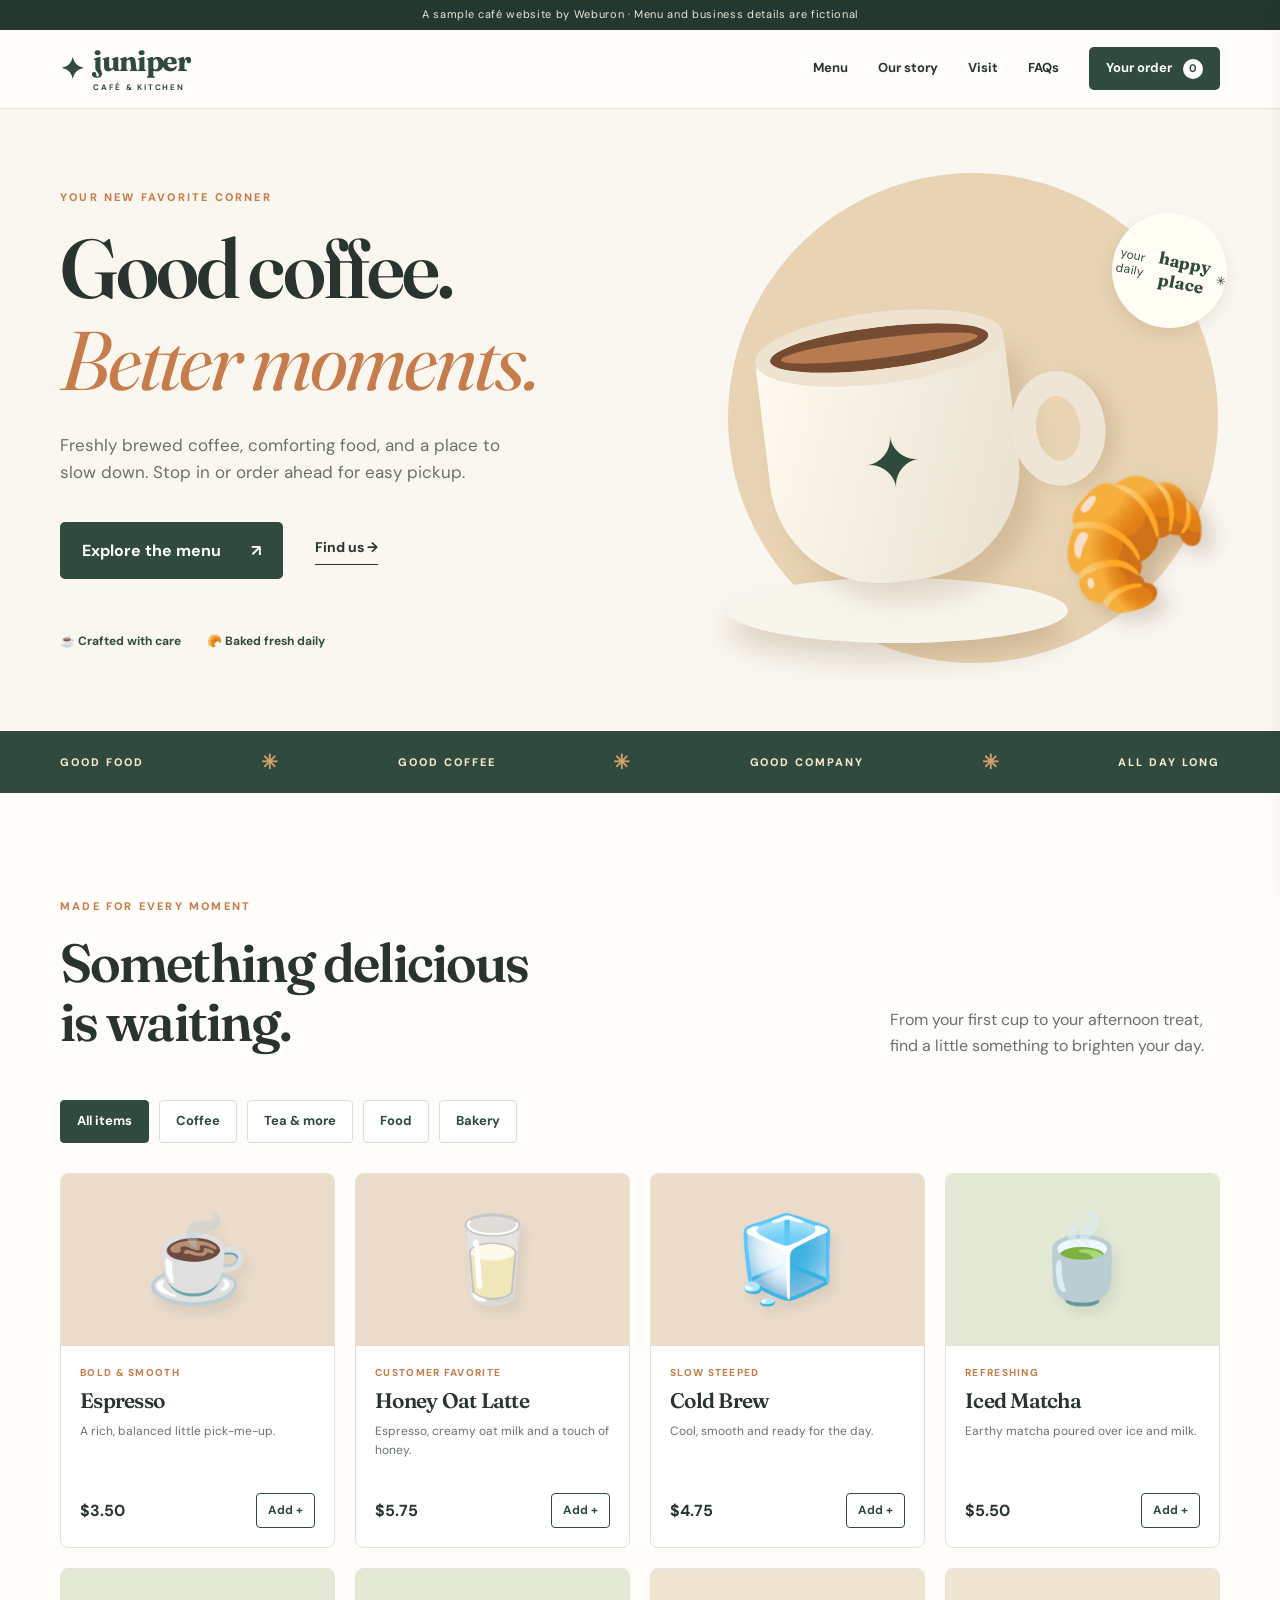
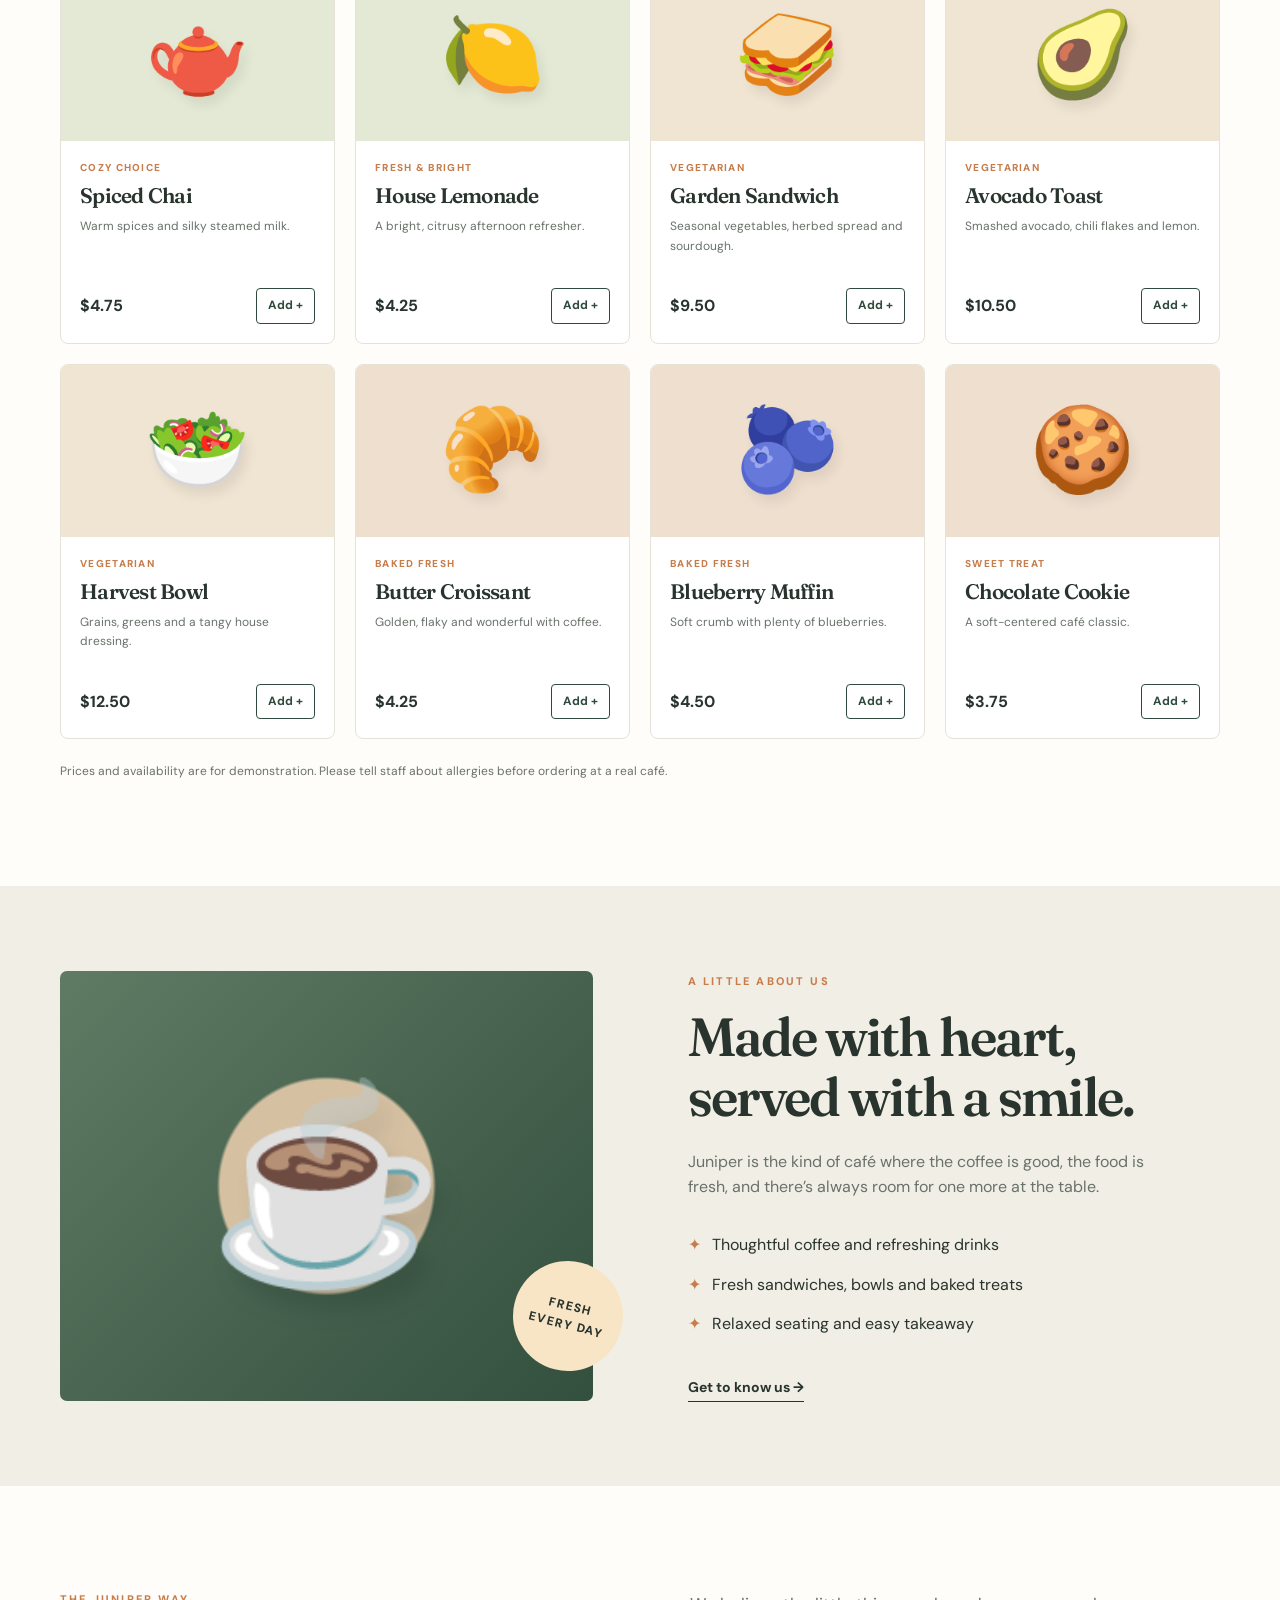
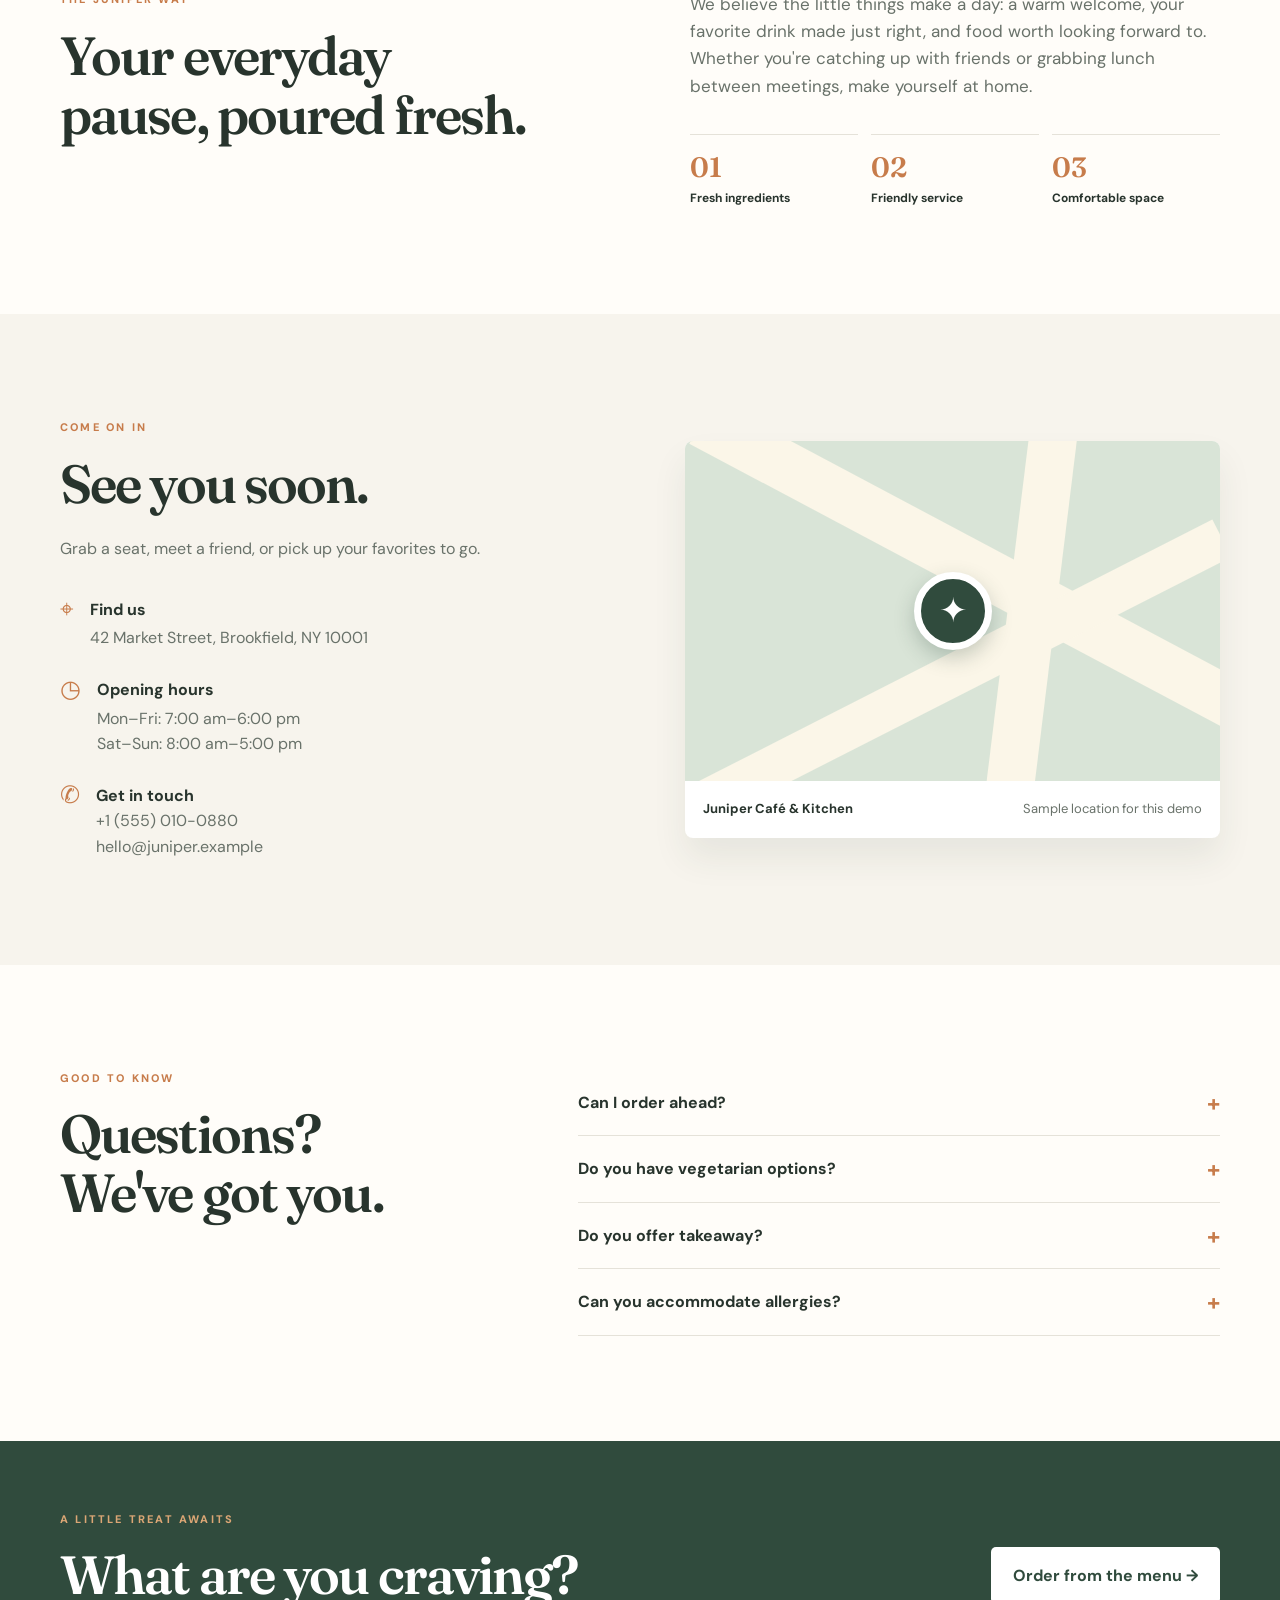
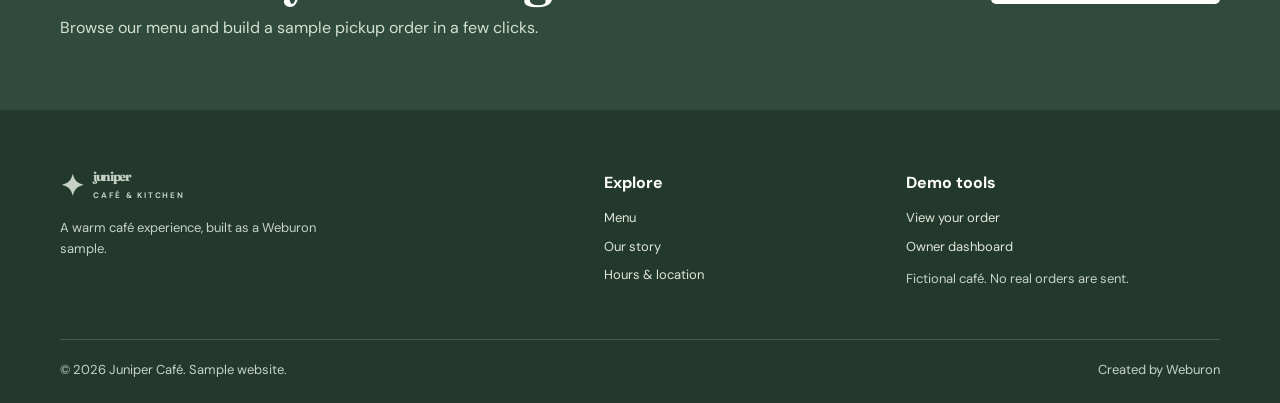
==== juniper-cafe/index.html @ cc9b5d91 "Add Juniper Cafe website demo" ====
<!doctype html><html lang="en"><head><meta charset="utf-8"><meta name="viewport" content="width=device-width, initial-scale=1"><meta name="theme-color" content="#304b3d"><meta name="description" content="Juniper Café sample website: coffee, fresh food, and easy pickup ordering."><title>Juniper Café | Good coffee, good company</title><link rel="stylesheet" href="styles.css"></head><body>
<a class="skip" href="#main">Skip to content</a><div class="demo-bar">A sample café website by Weburon · Menu and business details are fictional</div>
<header class="header"><div class="wrap nav"><a class="logo" href="#home"><span class="logo-leaf">✦</span><span>juniper<small>CAFÉ & KITCHEN</small></span></a><button class="menu-toggle" aria-label="Open menu" aria-expanded="false" aria-controls="main-nav">☰</button><nav id="main-nav" aria-label="Main navigation"><a href="#menu">Menu</a><a href="#story">Our story</a><a href="#visit">Visit</a><a href="#faq">FAQs</a><button class="cart-button" id="open-cart" type="button">Your order <span id="cart-count">0</span></button></nav></div></header>
<main id="main"><section class="hero" id="home"><div class="wrap hero-grid"><div class="hero-copy"><p class="eyebrow">YOUR NEW FAVORITE CORNER</p><h1>Good coffee.<br><em>Better moments.</em></h1><p class="hero-sub">Freshly brewed coffee, comforting food, and a place to slow down. Stop in or order ahead for easy pickup.</p><div class="hero-actions"><a class="button" href="#menu">Explore the menu <span>↗</span></a><a class="under-link" href="#visit">Find us →</a></div><div class="hero-meta"><span>☕ Crafted with care</span><span>🥐 Baked fresh daily</span></div></div><div class="hero-visual" role="img" aria-label="Illustrated coffee cup with pastries"><div class="visual-sun"></div><div class="coffee-cup"><div class="coffee-top"></div><div class="coffee-body"><span>✦</span></div><div class="coffee-handle"></div></div><div class="plate"></div><div class="croissant">🥐</div><div class="visual-sticker">your daily<br><strong>happy place</strong> ✳</div></div></div></section>
<section class="marquee"><div class="wrap"><span>GOOD FOOD</span><i>✳</i><span>GOOD COFFEE</span><i>✳</i><span>GOOD COMPANY</span><i>✳</i><span>ALL DAY LONG</span></div></section>
<section id="menu" class="section menu-section"><div class="wrap"><div class="section-top"><div><p class="eyebrow">MADE FOR EVERY MOMENT</p><h2>Something delicious<br>is waiting.</h2></div><p>From your first cup to your afternoon treat, find a little something to brighten your day.</p></div><div class="filter-bar" aria-label="Filter menu"><button class="filter active" data-filter="all" aria-pressed="true">All items</button><button class="filter" data-filter="coffee" aria-pressed="false">Coffee</button><button class="filter" data-filter="tea" aria-pressed="false">Tea & more</button><button class="filter" data-filter="food" aria-pressed="false">Food</button><button class="filter" data-filter="bakery" aria-pressed="false">Bakery</button></div><div id="menu-grid" class="menu-grid"></div><p class="menu-note">Prices and availability are for demonstration. Please tell staff about allergies before ordering at a real café.</p></div></section>
<section class="feature"><div class="wrap feature-grid"><div class="feature-art"><div class="feature-cup">☕</div><div class="feature-circle">FRESH<br>EVERY DAY</div></div><div><p class="eyebrow">A LITTLE ABOUT US</p><h2>Made with heart,<br>served with a smile.</h2><p>Juniper is the kind of café where the coffee is good, the food is fresh, and there’s always room for one more at the table.</p><ul><li>Thoughtful coffee and refreshing drinks</li><li>Fresh sandwiches, bowls and baked treats</li><li>Relaxed seating and easy takeaway</li></ul><a class="under-link" href="#story">Get to know us →</a></div></div></section>
<section id="story" class="section story"><div class="wrap story-grid"><div><p class="eyebrow">THE JUNIPER WAY</p><h2>Your everyday<br>pause, poured fresh.</h2></div><div><p>We believe the little things make a day: a warm welcome, your favorite drink made just right, and food worth looking forward to. Whether you're catching up with friends or grabbing lunch between meetings, make yourself at home.</p><div class="story-points"><div><strong>01</strong><span>Fresh ingredients</span></div><div><strong>02</strong><span>Friendly service</span></div><div><strong>03</strong><span>Comfortable space</span></div></div></div></div></section>
<section id="visit" class="section visit"><div class="wrap visit-grid"><div><p class="eyebrow">COME ON IN</p><h2>See you soon.</h2><p>Grab a seat, meet a friend, or pick up your favorites to go.</p><div class="visit-info"><div><span>⌖</span><div><strong>Find us</strong><p>42 Market Street, Brookfield, NY 10001</p></div></div><div><span>◷</span><div><strong>Opening hours</strong><p>Mon–Fri: 7:00 am–6:00 pm<br>Sat–Sun: 8:00 am–5:00 pm</p></div></div><div><span>✆</span><div><strong>Get in touch</strong><a href="tel:+15550100880">+1 (555) 010-0880</a><a href="mailto:hello@juniper.example">hello@juniper.example</a></div></div></div></div><div class="visit-card"><div class="map-art"><div class="map-road one"></div><div class="map-road two"></div><div class="map-road three"></div><div class="map-pin">✦</div></div><div class="visit-card-footer"><strong>Juniper Café & Kitchen</strong><span>Sample location for this demo</span></div></div></div></section>
<section id="faq" class="section faq"><div class="wrap faq-grid"><div><p class="eyebrow">GOOD TO KNOW</p><h2>Questions?<br>We've got you.</h2></div><div><details><summary>Can I order ahead?</summary><p>This demo lets you build a sample pickup order. It is saved only in your browser and is not sent to a café.</p></details><details><summary>Do you have vegetarian options?</summary><p>Yes, several sample menu items are marked vegetarian. Ask the café directly about ingredients for real orders.</p></details><details><summary>Do you offer takeaway?</summary><p>Yes, the sample café offers takeaway and pickup ordering.</p></details><details><summary>Can you accommodate allergies?</summary><p>For a real order, speak directly with café staff before purchasing. Online sample menu descriptions are not allergy guarantees.</p></details></div></div></section>
<section class="cta"><div class="wrap cta-inner"><div><p class="eyebrow">A LITTLE TREAT AWAITS</p><h2>What are you craving?</h2><p>Browse our menu and build a sample pickup order in a few clicks.</p></div><a class="button button-light" href="#menu">Order from the menu →</a></div></section></main>
<footer><div class="wrap footer-grid"><div><a class="logo" href="#home"><span class="logo-leaf">✦</span><span>juniper<small>CAFÉ & KITCHEN</small></span></a><p>A warm café experience, built as a Weburon sample.</p></div><div><strong>Explore</strong><a href="#menu">Menu</a><a href="#story">Our story</a><a href="#visit">Hours & location</a></div><div><strong>Demo tools</strong><button id="footer-cart" type="button">View your order</button><a href="owner.html">Owner dashboard</a><span>Fictional café. No real orders are sent.</span></div></div><div class="wrap footer-bottom"><span>© <span id="year"></span> Juniper Café. Sample website.</span><span>Created by Weburon</span></div></footer>
<div class="drawer-backdrop" id="drawer-backdrop" hidden></div><aside class="cart-drawer" id="cart-drawer" aria-label="Your order" aria-hidden="true"><div class="drawer-head"><div><small>JUNIPER PICKUP</small><h2>Your order</h2></div><button class="icon-button" id="close-cart" aria-label="Close order">×</button></div><div id="cart-items" class="cart-items"></div><div class="cart-bottom"><div class="total"><span>Subtotal</span><strong id="cart-total">$0.00</strong></div><p>Demo only. No payment is taken and no order is sent.</p><form id="order-form"><label>Your name<input name="name" autocomplete="name" required maxlength="80" placeholder="Name for pickup"></label><label>Pickup time<select name="time" required><option value="">Choose a time</option><option>As soon as possible</option><option>In about 30 minutes</option><option>In about 1 hour</option></select></label><label class="consent"><input type="checkbox" name="consent" required><span>I understand this is a sample order saved only in this browser.</span></label><button class="button full" type="submit">Place demo order →</button></form><p id="order-message" role="status" aria-live="polite"></p></div></aside>
<script src="script.js"></script></body></html>
---- juniper-cafe/styles.css ----
@import url('https://fonts.googleapis.com/css2?family=DM+Sans:wght@400;500;600;700;800&family=Fraunces:opsz,wght@9..144,400;9..144,500;9..144,600;9..144,700&display=swap');:root{--forest:#304b3d;--deep:#24382f;--cream:#faf7f0;--warm:#efe9dc;--paper:#fffdf9;--ink:#28342d;--muted:#69726a;--orange:#c77c4b;--line:#e5e2d9}*{box-sizing:border-box}html{scroll-behavior:smooth}body{margin:0;font:16px/1.6 'DM Sans',Arial,sans-serif;color:var(--ink);background:var(--paper)}body.drawer-open{overflow:hidden}a{color:inherit}button,input,select{font:inherit}button{cursor:pointer}.wrap{width:min(1160px,calc(100% - 40px));margin:auto}.skip{position:absolute;left:-9999px;top:8px;background:#fff;z-index:100;padding:8px}.skip:focus{left:8px}.demo-bar{text-align:center;background:var(--deep);color:#e9e9d7;font-size:11px;letter-spacing:.06em;padding:6px 12px}.header{position:sticky;top:0;z-index:30;background:var(--paper);border-bottom:1px solid var(--line)}.nav{height:78px;display:flex;align-items:center;justify-content:space-between;gap:30px}.logo{text-decoration:none;display:flex;align-items:center;gap:9px;color:var(--forest);font:700 29px/1 'Fraunces',Georgia,serif;letter-spacing:-.045em}.logo small{display:block;font:700 8px 'DM Sans',sans-serif;letter-spacing:.22em;margin-top:7px}.logo-leaf{font-size:29px;letter-spacing:0}.nav nav{display:flex;align-items:center;gap:30px}.nav nav>a{font-size:13px;font-weight:700;text-decoration:none}.nav nav>a:hover,.under-link:hover{color:var(--orange)}.cart-button,.button{border:0;border-radius:5px;background:var(--forest);color:#fff;font-weight:700}.cart-button{padding:11px 17px;font-size:13px}.cart-button span{display:inline-grid;place-items:center;background:#fff;color:var(--forest);border-radius:50%;min-width:20px;height:20px;margin-left:8px;font-size:11px}.menu-toggle{display:none;background:transparent;border:0;font-size:26px;color:var(--forest)}.button{display:inline-flex;align-items:center;justify-content:center;gap:30px;padding:16px 22px;text-decoration:none;transition:background .2s,transform .2s}.button:hover,.cart-button:hover{background:#1e3629}.button:hover{transform:translateY(-2px)}.button:disabled{opacity:.5;cursor:not-allowed}.button-light{background:#fff;color:var(--forest)}.button-light:hover{background:#eee9d8;color:var(--forest)}.button-outline{border:1px solid var(--forest);color:var(--forest);background:transparent}.button-outline:hover{color:#fff}.full{width:100%}.under-link{font-size:14px;font-weight:700;text-decoration:none;border-bottom:1px solid currentColor;padding-bottom:5px}.eyebrow{font-size:11px;letter-spacing:.2em;font-weight:800;color:var(--orange);margin:0 0 17px}h1,h2,h3,p{margin-top:0}h1,h2,h3{font-family:Fraunces,Georgia,serif;line-height:1.1;font-weight:600;letter-spacing:-.035em}h1{font-size:clamp(52px,6.5vw,88px);margin-bottom:26px}h1 em{color:var(--orange);font-weight:400}h2{font-size:clamp(37px,4.2vw,58px);margin-bottom:23px}h3{font-size:24px;margin-bottom:10px}p{color:var(--muted)}.hero{background:var(--cream);overflow:hidden}.hero-grid{display:grid;grid-template-columns:1fr 1fr;min-height:605px;align-items:center;gap:45px}.hero-copy{padding:80px 0}.hero-sub{max-width:460px;font-size:17px}.hero-actions{display:flex;align-items:center;gap:32px;margin:35px 0 53px}.hero-meta{display:flex;gap:26px;flex-wrap:wrap;color:var(--forest);font-size:12px;font-weight:700}.hero-visual{height:560px;position:relative;display:grid;place-items:center}.visual-sun{position:absolute;width:490px;height:490px;background:#e8d4b4;border-radius:50%;top:33px;right:2px}.coffee-cup{position:absolute;width:270px;height:300px;left:105px;top:170px;z-index:3;transform:rotate(-7deg)}.coffee-body{position:absolute;top:35px;width:250px;height:235px;background:linear-gradient(110deg,#fffaf0,#e8e0ce);border-radius:10px 10px 110px 110px;box-shadow:15px 20px 25px #7b583430;display:grid;place-items:center;color:var(--forest);font-size:70px}.coffee-top{position:absolute;width:250px;height:72px;z-index:4;top:0;background:#f9f2e4;border-radius:50%;border:15px solid #eee2d1;box-shadow:inset 0 0 0 11px #754c32,inset 0 0 0 22px #b87a50}.coffee-handle{position:absolute;width:94px;height:115px;border:25px solid #eee5d5;border-radius:50%;right:-70px;top:80px;box-shadow:12px 6px 15px #7b583424}.plate{position:absolute;width:340px;height:65px;border-radius:50%;background:#f8f5ec;bottom:57px;left:65px;box-shadow:0 17px 28px #7b58343b}.croissant{position:absolute;z-index:4;right:7px;bottom:57px;font-size:125px;transform:rotate(-15deg);filter:drop-shadow(8px 12px 10px #76543b40)}.visual-sticker{position:absolute;z-index:5;top:73px;right:-7px;background:#fffdf4;border-radius:50%;width:115px;height:115px;display:flex;align-items:center;justify-content:center;text-align:center;transform:rotate(12deg);font-size:12px;line-height:1.2;color:var(--forest);box-shadow:0 7px 15px #76543b23}.visual-sticker strong{font-family:Fraunces,serif;font-size:17px}.marquee{background:var(--forest);color:#f6e9d1}.marquee .wrap{display:flex;align-items:center;justify-content:space-between;gap:15px;padding:15px 0;font-size:11px;font-weight:800;letter-spacing:.18em}.marquee i{font-style:normal;color:#d5a06c;font-size:20px}.section{padding:105px 0;scroll-margin-top:80px}.section-top{display:flex;align-items:end;justify-content:space-between;gap:50px}.section-top>p{max-width:330px}.filter-bar{display:flex;gap:10px;flex-wrap:wrap;margin:26px 0 30px}.filter{border:1px solid #d9ded5;background:#fff;border-radius:4px;padding:10px 16px;color:var(--forest);font-size:13px;font-weight:700}.filter.active,.filter:hover{background:var(--forest);color:#fff;border-color:var(--forest)}.menu-grid{display:grid;grid-template-columns:repeat(4,1fr);gap:20px}.product-card{background:#fff;border:1px solid var(--line);border-radius:8px;overflow:hidden;transition:transform .2s,box-shadow .2s}.product-card:hover{transform:translateY(-4px);box-shadow:0 14px 30px #2c443015}.product-visual{height:172px;display:grid;place-items:center;font-size:84px;text-shadow:5px 8px 12px #00000012}.product-visual.coffee{background:#eadbca}.product-visual.tea{background:#e3e9d4}.product-visual.food{background:#f0e4d2}.product-visual.bakery{background:#efdfcf}.product-body{padding:19px}.product-tag{display:block;color:var(--orange);font-size:10px;font-weight:800;text-transform:uppercase;letter-spacing:.13em;margin-bottom:8px}.product-body h3{font-size:21px}.product-body p{font-size:12px;min-height:59px;margin-bottom:12px}.product-row{display:flex;align-items:center;justify-content:space-between;gap:10px}.product-row strong{font-size:16px}.add-button{border:1px solid var(--forest);background:transparent;color:var(--forest);border-radius:4px;padding:7px 11px;font-size:12px;font-weight:700}.add-button:hover{background:var(--forest);color:#fff}.menu-note{font-size:12px;margin:23px 0 0}.feature{background:#f1eee5;padding:85px 0}.feature-grid{display:grid;grid-template-columns:1fr 1fr;gap:95px;align-items:center}.feature-art{height:430px;border-radius:7px;background:radial-gradient(circle at 50% 50%,#d6c0a2 0 31%,transparent 32%),linear-gradient(135deg,#5f7b64,#334f3e);position:relative;display:grid;place-items:center}.feature-cup{font-size:190px;filter:drop-shadow(12px 20px 10px #182d2330)}.feature-circle{position:absolute;background:#f7e5c6;right:-30px;bottom:30px;border-radius:50%;width:110px;height:110px;display:grid;place-items:center;text-align:center;font-size:12px;font-weight:800;letter-spacing:.1em;transform:rotate(14deg)}.feature p{max-width:470px}.feature ul{list-style:none;margin:25px 0 30px;padding:0}.feature li{padding:7px 0 7px 24px;position:relative}.feature li:before{content:'✦';color:var(--orange);position:absolute;left:0}.story-grid{display:grid;grid-template-columns:1fr 1fr;gap:100px}.story-grid>div:last-child>p{font-size:17px}.story-points{display:grid;grid-template-columns:repeat(3,1fr);gap:13px;margin-top:34px}.story-points div{border-top:1px solid var(--line);padding-top:15px}.story-points strong{display:block;color:var(--orange);font:600 28px Fraunces,serif}.story-points span{font-size:12px;font-weight:700}.visit{background:#f7f4ed}.visit-grid{display:grid;grid-template-columns:1fr 1fr;gap:90px;align-items:center}.visit-info{display:grid;gap:23px;margin-top:35px}.visit-info>div{display:flex;gap:16px}.visit-info>div>span{color:var(--orange);font-size:24px;line-height:1}.visit-info strong,.visit-info a{display:block}.visit-info p{margin:3px 0}.visit-info a{text-decoration:none;color:var(--muted)}.visit-card{background:#fff;border-radius:8px;overflow:hidden;box-shadow:0 20px 35px #2c443014}.map-art{height:340px;background:#d9e4d7;position:relative;overflow:hidden}.map-road{position:absolute;background:#fbf6e8}.map-road.one{width:115%;height:50px;top:100px;left:-20px;transform:rotate(28deg)}.map-road.two{width:110%;height:42px;top:210px;left:-20px;transform:rotate(-27deg)}.map-road.three{height:120%;width:48px;left:60%;top:-20px;transform:rotate(7deg)}.map-pin{position:absolute;z-index:3;left:50%;top:50%;transform:translate(-50%,-50%);background:var(--forest);color:#fff;border:7px solid #fff;width:78px;height:78px;border-radius:50%;display:grid;place-items:center;font-size:34px;box-shadow:0 8px 20px #2d463d40}.visit-card-footer{display:flex;justify-content:space-between;gap:10px;padding:18px;font-size:13px}.visit-card-footer span{color:var(--muted)}.faq-grid{display:grid;grid-template-columns:.8fr 1.2fr;gap:90px}.faq details{border-bottom:1px solid var(--line);padding:20px 0}.faq summary{cursor:pointer;font-weight:700;list-style:none;position:relative;padding-right:28px}.faq summary:after{content:'+';position:absolute;right:0;color:var(--orange);font-size:23px;top:-5px}.faq details[open] summary:after{content:'−'}.faq details p{font-size:14px;margin:12px 0 0}.cta{background:var(--forest);color:#fff;padding:70px 0}.cta-inner{display:flex;align-items:center;justify-content:space-between;gap:30px}.cta h2{margin-bottom:10px}.cta p:not(.eyebrow){color:#d4dfd2;margin:0}.cta .eyebrow{color:#dba675}footer{background:#23392e;color:#fff;padding:60px 0 22px}.footer-grid{display:grid;grid-template-columns:2fr 1fr 1.3fr;gap:60px}footer .logo{color:#fff}footer p,footer span{color:#c7d2c6;font-size:13px}footer p{max-width:280px;margin-top:18px}footer strong{display:block;margin-bottom:12px}footer a:not(.logo),footer button{display:block;color:#e1e7da;text-decoration:none;background:none;border:0;padding:0;font-size:13px;margin:8px 0;text-align:left}footer a:hover,footer button:hover{text-decoration:underline}.footer-bottom{border-top:1px solid #ffffff2a;margin-top:45px;padding-top:20px;display:flex;justify-content:space-between}.drawer-backdrop{position:fixed;inset:0;background:#172b21a6;z-index:49}.drawer-backdrop[hidden]{display:none}.cart-drawer{position:fixed;z-index:50;top:0;right:0;height:100vh;width:min(450px,100%);background:var(--paper);box-shadow:-10px 0 30px #0002;transform:translateX(105%);transition:transform .25s;display:flex;flex-direction:column}.cart-drawer.open{transform:translateX(0)}.drawer-head{display:flex;justify-content:space-between;align-items:start;padding:23px 25px;border-bottom:1px solid var(--line)}.drawer-head small{font-size:10px;letter-spacing:.16em;color:var(--orange);font-weight:800}.drawer-head h2{font-size:35px;margin:5px 0 0}.icon-button{border:0;background:transparent;font-size:29px;color:var(--forest)}.cart-items{overflow:auto;flex:1;padding:10px 25px}.cart-item{display:flex;justify-content:space-between;gap:10px;padding:17px 0;border-bottom:1px solid var(--line)}.cart-item strong,.cart-item span{display:block}.cart-item span{color:var(--muted);font-size:12px}.qty{display:flex;align-items:center;gap:8px}.qty button{border:1px solid var(--line);background:#fff;width:27px;height:27px;border-radius:4px}.qty span{min-width:15px;text-align:center;color:var(--ink);font-size:14px}.empty-cart{text-align:center;margin-top:50px;font-size:14px}.cart-bottom{border-top:1px solid var(--line);padding:20px 25px;overflow:auto;max-height:60vh}.total{display:flex;justify-content:space-between}.cart-bottom>p{font-size:11px;margin:9px 0 18px}.cart-bottom form label{display:block;font-size:12px;font-weight:700;margin-bottom:11px}.cart-bottom form input:not([type=checkbox]),.cart-bottom select{display:block;width:100%;padding:10px;border:1px solid #d9ded5;border-radius:4px;margin-top:5px;background:#fff}.cart-bottom .consent{display:flex;gap:8px;align-items:start;font-weight:400}.cart-bottom .consent input{margin-top:3px;accent-color:var(--forest)}#order-message{color:var(--forest);font-size:12px}.owner-page{background:var(--cream)}.owner-main{padding:65px 0;min-height:75vh}.owner-main h1{font-size:52px}.owner-main>p{max-width:670px}.owner-toolbar{background:#fff;border:1px solid var(--line);padding:22px;display:flex;justify-content:space-between;align-items:center;gap:20px;border-radius:7px;margin:30px 0}.owner-toolbar span{display:block;color:var(--muted);font-size:12px}.orders-list{display:grid;grid-template-columns:repeat(2,1fr);gap:16px}.order-card,.empty-orders{background:#fff;border:1px solid var(--line);border-radius:7px;padding:24px;margin:0}.order-head{display:flex;justify-content:space-between;gap:15px}.order-head strong,.order-head span{display:block}.order-head span{font-size:12px;color:var(--muted)}.order-head select{align-self:start;padding:6px;border:1px solid var(--line);border-radius:4px}.order-card p{font-size:13px;margin:12px 0}.order-lines{padding-left:18px;font-size:13px}.order-total{display:block;text-align:right}@media(max-width:1000px){.menu-grid{grid-template-columns:repeat(3,1fr)}.hero-grid{gap:0}.hero-visual{transform:scale(.83);transform-origin:center}.feature-grid,.visit-grid{gap:50px}}@media(max-width:740px){.nav{height:66px}.menu-toggle{display:block}.nav nav{display:none;position:absolute;top:66px;left:0;right:0;background:var(--paper);padding:12px 20px 22px;box-shadow:0 15px 20px #24382f18;flex-direction:column;align-items:stretch;gap:0}.nav nav.open{display:flex}.nav nav a{padding:8px 0}.nav nav .cart-button{margin-top:10px}.hero-grid,.feature-grid,.story-grid,.visit-grid,.faq-grid{grid-template-columns:1fr}.hero-grid{gap:0}.hero-copy{padding:65px 0 5px}.hero-visual{height:380px;transform:scale(.72);transform-origin:center top;width:500px;margin:auto}.section{padding:70px 0}.section-top{display:block}.section-top>p{margin-top:15px}.menu-grid{grid-template-columns:repeat(2,1fr)}.feature-grid,.visit-grid,.story-grid,.faq-grid{gap:35px}.feature-art{height:320px}.feature-cup{font-size:150px}.feature-circle{right:10px}.cta-inner{align-items:start;flex-direction:column}.footer-grid{grid-template-columns:1fr 1fr;gap:25px}.footer-grid>div:first-child{grid-column:1/-1}.orders-list{grid-template-columns:1fr}}@media(max-width:500px){.wrap{width:min(100% - 28px,1160px)}.hero-visual{margin-left:-70px}.hero-actions{gap:18px;flex-wrap:wrap;margin-bottom:30px}.hero-meta{gap:10px}.marquee .wrap{overflow:hidden;white-space:nowrap}.marquee span{font-size:9px}.marquee span:last-child,.marquee i:last-of-type{display:none}.menu-grid{grid-template-columns:1fr 1fr;gap:10px}.product-visual{height:120px;font-size:58px}.product-body{padding:13px}.product-body h3{font-size:18px}.product-body p{font-size:11px;min-height:78px}.product-row{align-items:start;flex-direction:column}.story-points{grid-template-columns:1fr}.visit-card-footer{display:block}.footer-grid{grid-template-columns:1fr}.footer-grid>div:first-child{grid-column:auto}.footer-bottom{display:block}.owner-toolbar{align-items:start;flex-direction:column}.owner-main h1{font-size:42px}}@media(prefers-reduced-motion:reduce){html{scroll-behavior:auto}.button,.product-card,.cart-drawer{transition:none}}
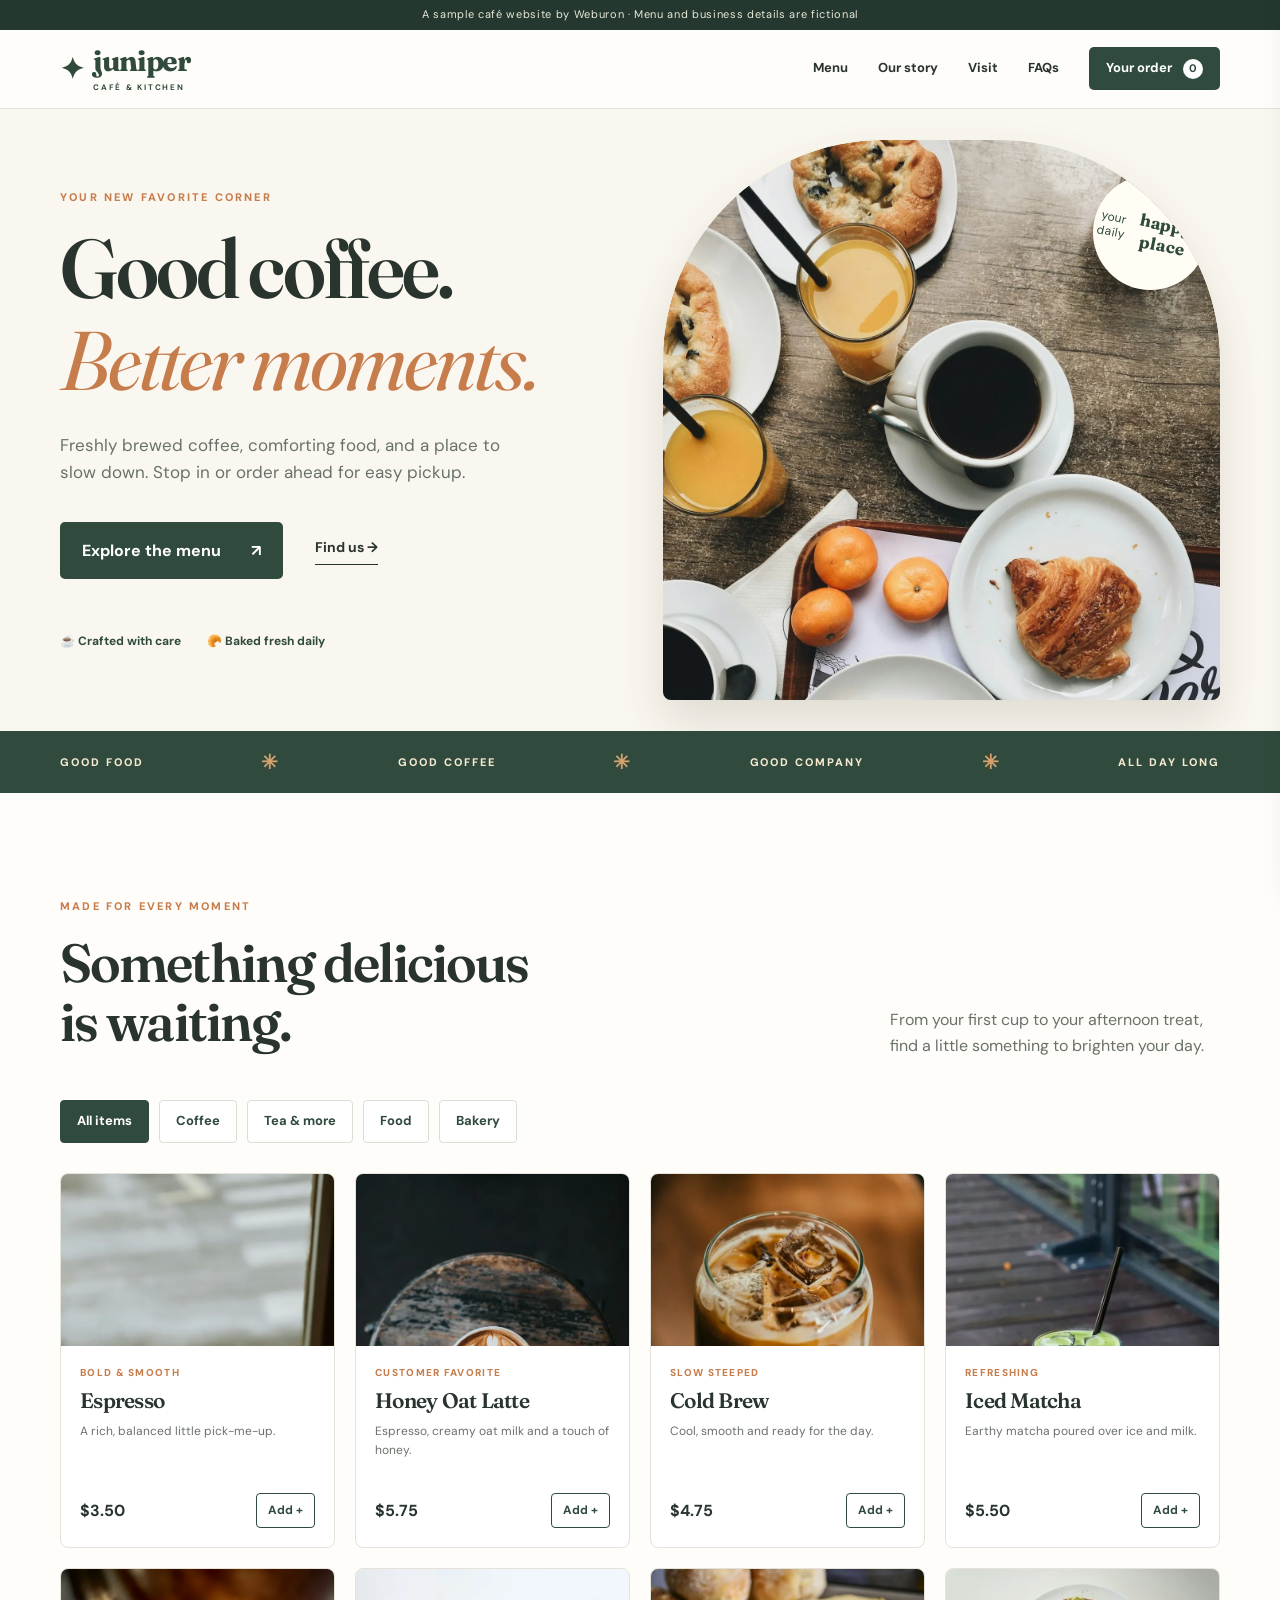
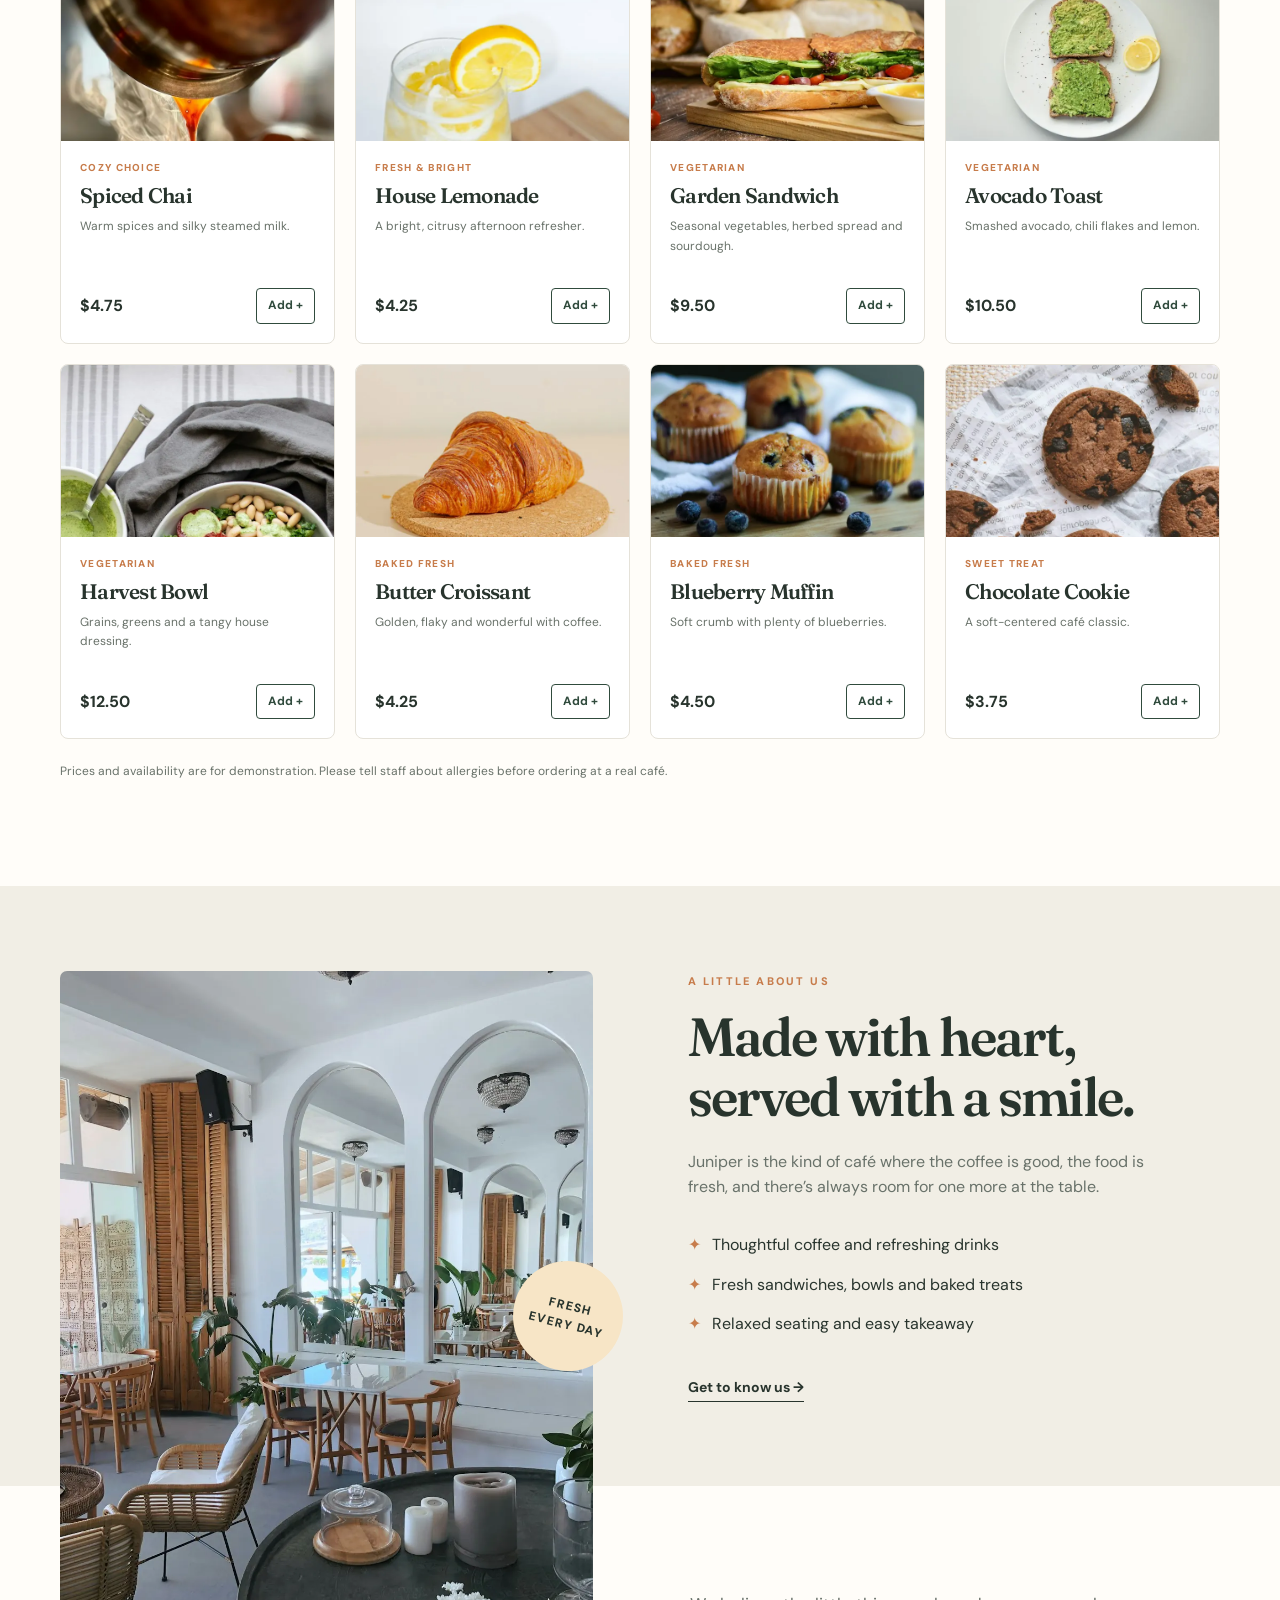
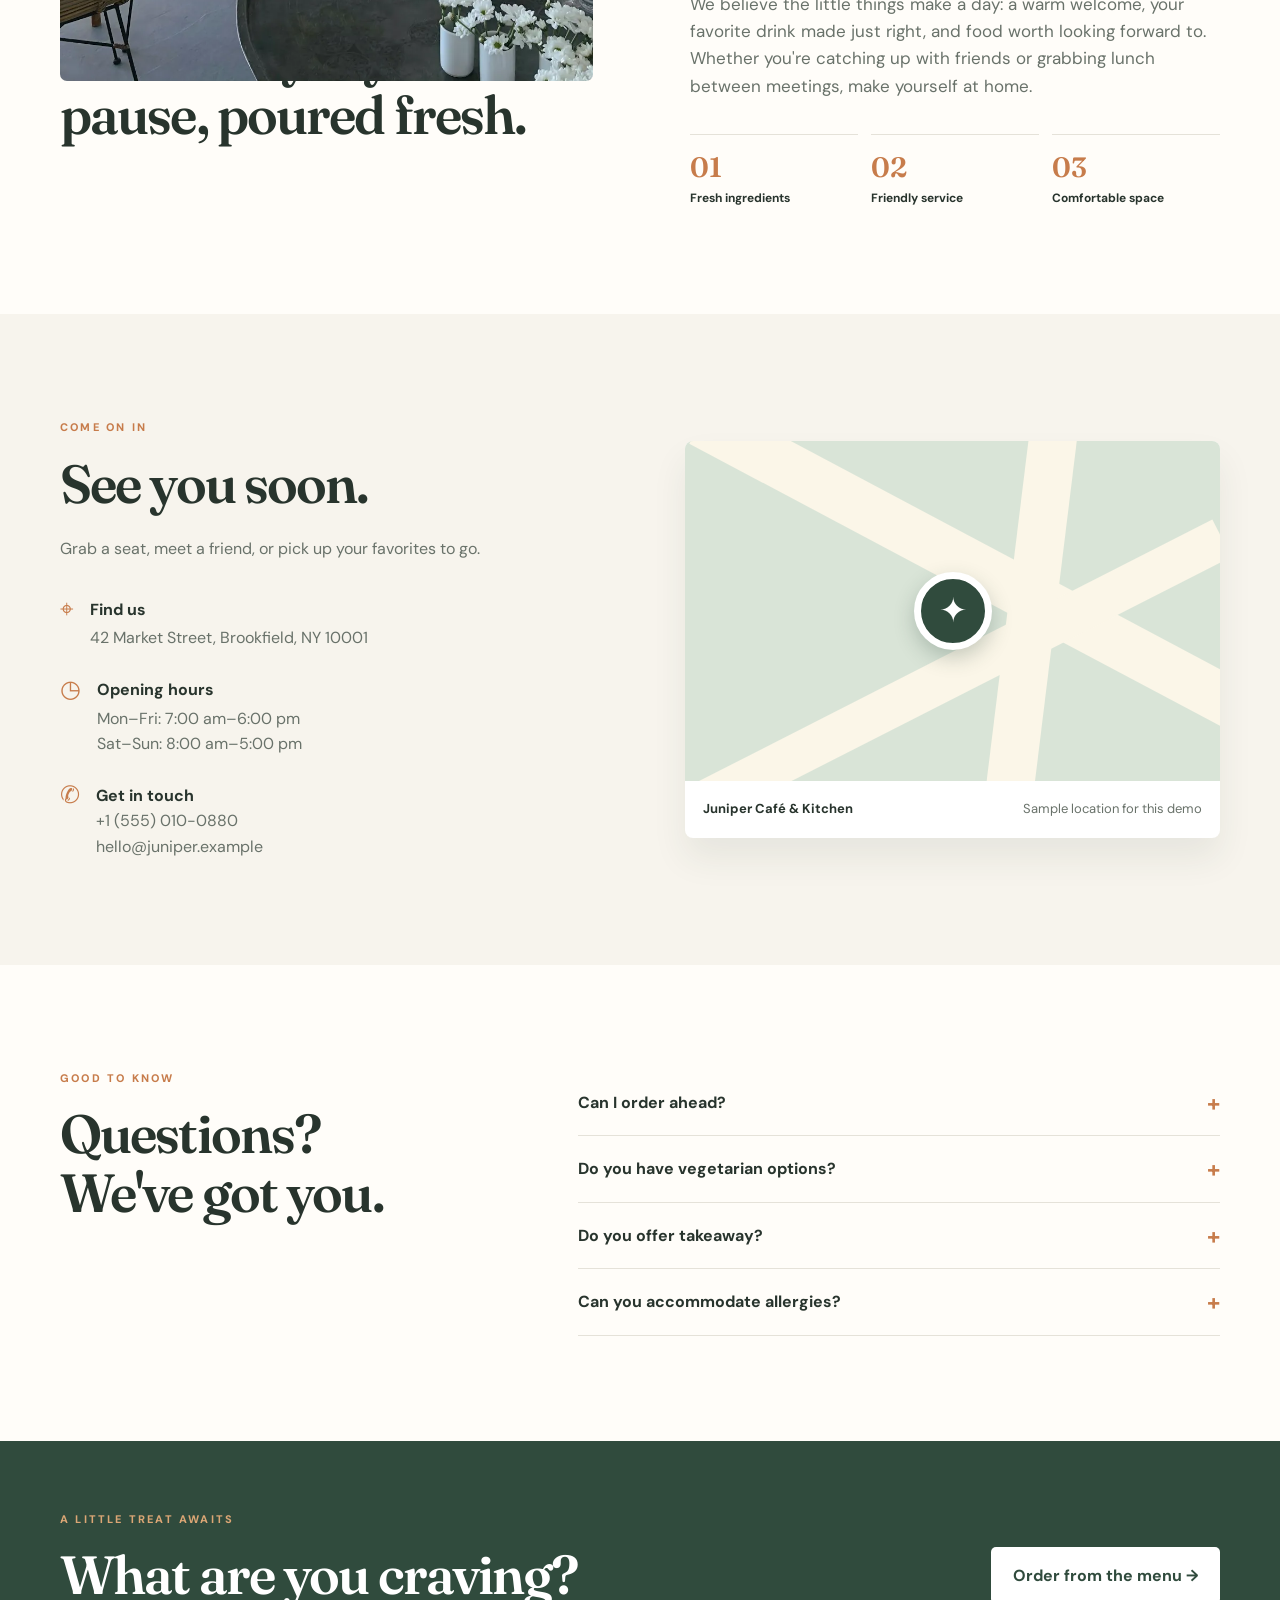
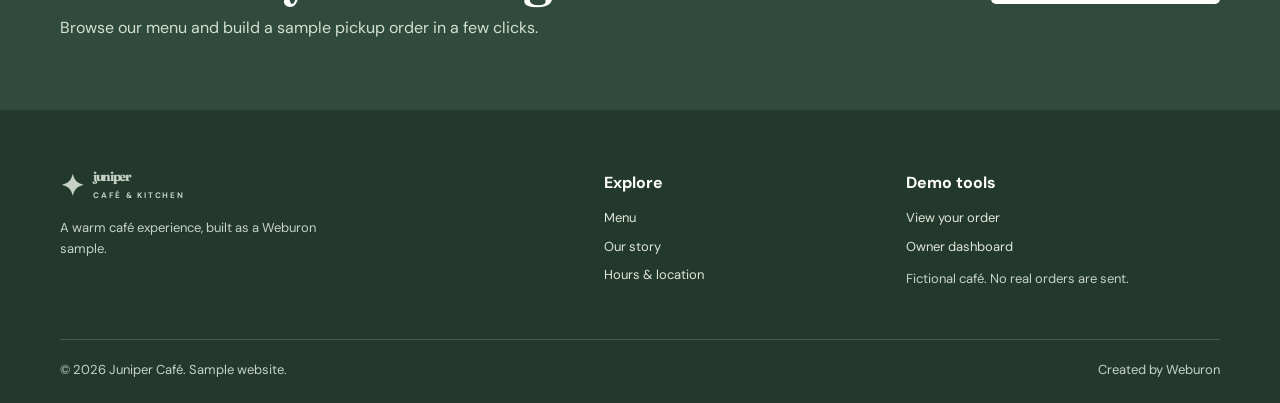
==== commit e5b5dddb: "Add real photography to all website demos" ====
--- a/juniper-cafe/index.html
+++ b/juniper-cafe/index.html
@@ -1,10 +1,10 @@
 <!doctype html><html lang="en"><head><meta charset="utf-8"><meta name="viewport" content="width=device-width, initial-scale=1"><meta name="theme-color" content="#304b3d"><meta name="description" content="Juniper Café sample website: coffee, fresh food, and easy pickup ordering."><title>Juniper Café | Good coffee, good company</title><link rel="stylesheet" href="styles.css"></head><body>
 <a class="skip" href="#main">Skip to content</a><div class="demo-bar">A sample café website by Weburon · Menu and business details are fictional</div>
 <header class="header"><div class="wrap nav"><a class="logo" href="#home"><span class="logo-leaf">✦</span><span>juniper<small>CAFÉ & KITCHEN</small></span></a><button class="menu-toggle" aria-label="Open menu" aria-expanded="false" aria-controls="main-nav">☰</button><nav id="main-nav" aria-label="Main navigation"><a href="#menu">Menu</a><a href="#story">Our story</a><a href="#visit">Visit</a><a href="#faq">FAQs</a><button class="cart-button" id="open-cart" type="button">Your order <span id="cart-count">0</span></button></nav></div></header>
-<main id="main"><section class="hero" id="home"><div class="wrap hero-grid"><div class="hero-copy"><p class="eyebrow">YOUR NEW FAVORITE CORNER</p><h1>Good coffee.<br><em>Better moments.</em></h1><p class="hero-sub">Freshly brewed coffee, comforting food, and a place to slow down. Stop in or order ahead for easy pickup.</p><div class="hero-actions"><a class="button" href="#menu">Explore the menu <span>↗</span></a><a class="under-link" href="#visit">Find us →</a></div><div class="hero-meta"><span>☕ Crafted with care</span><span>🥐 Baked fresh daily</span></div></div><div class="hero-visual" role="img" aria-label="Illustrated coffee cup with pastries"><div class="visual-sun"></div><div class="coffee-cup"><div class="coffee-top"></div><div class="coffee-body"><span>✦</span></div><div class="coffee-handle"></div></div><div class="plate"></div><div class="croissant">🥐</div><div class="visual-sticker">your daily<br><strong>happy place</strong> ✳</div></div></div></section>
+<main id="main"><section class="hero" id="home"><div class="wrap hero-grid"><div class="hero-copy"><p class="eyebrow">YOUR NEW FAVORITE CORNER</p><h1>Good coffee.<br><em>Better moments.</em></h1><p class="hero-sub">Freshly brewed coffee, comforting food, and a place to slow down. Stop in or order ahead for easy pickup.</p><div class="hero-actions"><a class="button" href="#menu">Explore the menu <span>↗</span></a><a class="under-link" href="#visit">Find us →</a></div><div class="hero-meta"><span>☕ Crafted with care</span><span>🥐 Baked fresh daily</span></div></div><div class="hero-visual"><img class="hero-photo" src="images/hero.webp" alt="Coffee, pastries and breakfast dishes on a café table" fetchpriority="high"><div class="visual-sticker">your daily<br><strong>happy place</strong> ✳</div></div></div></section>
 <section class="marquee"><div class="wrap"><span>GOOD FOOD</span><i>✳</i><span>GOOD COFFEE</span><i>✳</i><span>GOOD COMPANY</span><i>✳</i><span>ALL DAY LONG</span></div></section>
 <section id="menu" class="section menu-section"><div class="wrap"><div class="section-top"><div><p class="eyebrow">MADE FOR EVERY MOMENT</p><h2>Something delicious<br>is waiting.</h2></div><p>From your first cup to your afternoon treat, find a little something to brighten your day.</p></div><div class="filter-bar" aria-label="Filter menu"><button class="filter active" data-filter="all" aria-pressed="true">All items</button><button class="filter" data-filter="coffee" aria-pressed="false">Coffee</button><button class="filter" data-filter="tea" aria-pressed="false">Tea & more</button><button class="filter" data-filter="food" aria-pressed="false">Food</button><button class="filter" data-filter="bakery" aria-pressed="false">Bakery</button></div><div id="menu-grid" class="menu-grid"></div><p class="menu-note">Prices and availability are for demonstration. Please tell staff about allergies before ordering at a real café.</p></div></section>
-<section class="feature"><div class="wrap feature-grid"><div class="feature-art"><div class="feature-cup">☕</div><div class="feature-circle">FRESH<br>EVERY DAY</div></div><div><p class="eyebrow">A LITTLE ABOUT US</p><h2>Made with heart,<br>served with a smile.</h2><p>Juniper is the kind of café where the coffee is good, the food is fresh, and there’s always room for one more at the table.</p><ul><li>Thoughtful coffee and refreshing drinks</li><li>Fresh sandwiches, bowls and baked treats</li><li>Relaxed seating and easy takeaway</li></ul><a class="under-link" href="#story">Get to know us →</a></div></div></section>
+<section class="feature"><div class="wrap feature-grid"><div class="feature-art"><img class="feature-photo" src="images/interior.webp" alt="Warm café interior with tables and chairs" loading="lazy"><div class="feature-circle">FRESH<br>EVERY DAY</div></div><div><p class="eyebrow">A LITTLE ABOUT US</p><h2>Made with heart,<br>served with a smile.</h2><p>Juniper is the kind of café where the coffee is good, the food is fresh, and there’s always room for one more at the table.</p><ul><li>Thoughtful coffee and refreshing drinks</li><li>Fresh sandwiches, bowls and baked treats</li><li>Relaxed seating and easy takeaway</li></ul><a class="under-link" href="#story">Get to know us →</a></div></div></section>
 <section id="story" class="section story"><div class="wrap story-grid"><div><p class="eyebrow">THE JUNIPER WAY</p><h2>Your everyday<br>pause, poured fresh.</h2></div><div><p>We believe the little things make a day: a warm welcome, your favorite drink made just right, and food worth looking forward to. Whether you're catching up with friends or grabbing lunch between meetings, make yourself at home.</p><div class="story-points"><div><strong>01</strong><span>Fresh ingredients</span></div><div><strong>02</strong><span>Friendly service</span></div><div><strong>03</strong><span>Comfortable space</span></div></div></div></div></section>
 <section id="visit" class="section visit"><div class="wrap visit-grid"><div><p class="eyebrow">COME ON IN</p><h2>See you soon.</h2><p>Grab a seat, meet a friend, or pick up your favorites to go.</p><div class="visit-info"><div><span>⌖</span><div><strong>Find us</strong><p>42 Market Street, Brookfield, NY 10001</p></div></div><div><span>◷</span><div><strong>Opening hours</strong><p>Mon–Fri: 7:00 am–6:00 pm<br>Sat–Sun: 8:00 am–5:00 pm</p></div></div><div><span>✆</span><div><strong>Get in touch</strong><a href="tel:+15550100880">+1 (555) 010-0880</a><a href="mailto:hello@juniper.example">hello@juniper.example</a></div></div></div></div><div class="visit-card"><div class="map-art"><div class="map-road one"></div><div class="map-road two"></div><div class="map-road three"></div><div class="map-pin">✦</div></div><div class="visit-card-footer"><strong>Juniper Café & Kitchen</strong><span>Sample location for this demo</span></div></div></div></section>
 <section id="faq" class="section faq"><div class="wrap faq-grid"><div><p class="eyebrow">GOOD TO KNOW</p><h2>Questions?<br>We've got you.</h2></div><div><details><summary>Can I order ahead?</summary><p>This demo lets you build a sample pickup order. It is saved only in your browser and is not sent to a café.</p></details><details><summary>Do you have vegetarian options?</summary><p>Yes, several sample menu items are marked vegetarian. Ask the café directly about ingredients for real orders.</p></details><details><summary>Do you offer takeaway?</summary><p>Yes, the sample café offers takeaway and pickup ordering.</p></details><details><summary>Can you accommodate allergies?</summary><p>For a real order, speak directly with café staff before purchasing. Online sample menu descriptions are not allergy guarantees.</p></details></div></div></section>
--- a/juniper-cafe/styles.css
+++ b/juniper-cafe/styles.css
@@ -1 +1,4 @@
 @import url('https://fonts.googleapis.com/css2?family=DM+Sans:wght@400;500;600;700;800&family=Fraunces:opsz,wght@9..144,400;9..144,500;9..144,600;9..144,700&display=swap');:root{--forest:#304b3d;--deep:#24382f;--cream:#faf7f0;--warm:#efe9dc;--paper:#fffdf9;--ink:#28342d;--muted:#69726a;--orange:#c77c4b;--line:#e5e2d9}*{box-sizing:border-box}html{scroll-behavior:smooth}body{margin:0;font:16px/1.6 'DM Sans',Arial,sans-serif;color:var(--ink);background:var(--paper)}body.drawer-open{overflow:hidden}a{color:inherit}button,input,select{font:inherit}button{cursor:pointer}.wrap{width:min(1160px,calc(100% - 40px));margin:auto}.skip{position:absolute;left:-9999px;top:8px;background:#fff;z-index:100;padding:8px}.skip:focus{left:8px}.demo-bar{text-align:center;background:var(--deep);color:#e9e9d7;font-size:11px;letter-spacing:.06em;padding:6px 12px}.header{position:sticky;top:0;z-index:30;background:var(--paper);border-bottom:1px solid var(--line)}.nav{height:78px;display:flex;align-items:center;justify-content:space-between;gap:30px}.logo{text-decoration:none;display:flex;align-items:center;gap:9px;color:var(--forest);font:700 29px/1 'Fraunces',Georgia,serif;letter-spacing:-.045em}.logo small{display:block;font:700 8px 'DM Sans',sans-serif;letter-spacing:.22em;margin-top:7px}.logo-leaf{font-size:29px;letter-spacing:0}.nav nav{display:flex;align-items:center;gap:30px}.nav nav>a{font-size:13px;font-weight:700;text-decoration:none}.nav nav>a:hover,.under-link:hover{color:var(--orange)}.cart-button,.button{border:0;border-radius:5px;background:var(--forest);color:#fff;font-weight:700}.cart-button{padding:11px 17px;font-size:13px}.cart-button span{display:inline-grid;place-items:center;background:#fff;color:var(--forest);border-radius:50%;min-width:20px;height:20px;margin-left:8px;font-size:11px}.menu-toggle{display:none;background:transparent;border:0;font-size:26px;color:var(--forest)}.button{display:inline-flex;align-items:center;justify-content:center;gap:30px;padding:16px 22px;text-decoration:none;transition:background .2s,transform .2s}.button:hover,.cart-button:hover{background:#1e3629}.button:hover{transform:translateY(-2px)}.button:disabled{opacity:.5;cursor:not-allowed}.button-light{background:#fff;color:var(--forest)}.button-light:hover{background:#eee9d8;color:var(--forest)}.button-outline{border:1px solid var(--forest);color:var(--forest);background:transparent}.button-outline:hover{color:#fff}.full{width:100%}.under-link{font-size:14px;font-weight:700;text-decoration:none;border-bottom:1px solid currentColor;padding-bottom:5px}.eyebrow{font-size:11px;letter-spacing:.2em;font-weight:800;color:var(--orange);margin:0 0 17px}h1,h2,h3,p{margin-top:0}h1,h2,h3{font-family:Fraunces,Georgia,serif;line-height:1.1;font-weight:600;letter-spacing:-.035em}h1{font-size:clamp(52px,6.5vw,88px);margin-bottom:26px}h1 em{color:var(--orange);font-weight:400}h2{font-size:clamp(37px,4.2vw,58px);margin-bottom:23px}h3{font-size:24px;margin-bottom:10px}p{color:var(--muted)}.hero{background:var(--cream);overflow:hidden}.hero-grid{display:grid;grid-template-columns:1fr 1fr;min-height:605px;align-items:center;gap:45px}.hero-copy{padding:80px 0}.hero-sub{max-width:460px;font-size:17px}.hero-actions{display:flex;align-items:center;gap:32px;margin:35px 0 53px}.hero-meta{display:flex;gap:26px;flex-wrap:wrap;color:var(--forest);font-size:12px;font-weight:700}.hero-visual{height:560px;position:relative;display:grid;place-items:center}.visual-sun{position:absolute;width:490px;height:490px;background:#e8d4b4;border-radius:50%;top:33px;right:2px}.coffee-cup{position:absolute;width:270px;height:300px;left:105px;top:170px;z-index:3;transform:rotate(-7deg)}.coffee-body{position:absolute;top:35px;width:250px;height:235px;background:linear-gradient(110deg,#fffaf0,#e8e0ce);border-radius:10px 10px 110px 110px;box-shadow:15px 20px 25px #7b583430;display:grid;place-items:center;color:var(--forest);font-size:70px}.coffee-top{position:absolute;width:250px;height:72px;z-index:4;top:0;background:#f9f2e4;border-radius:50%;border:15px solid #eee2d1;box-shadow:inset 0 0 0 11px #754c32,inset 0 0 0 22px #b87a50}.coffee-handle{position:absolute;width:94px;height:115px;border:25px solid #eee5d5;border-radius:50%;right:-70px;top:80px;box-shadow:12px 6px 15px #7b583424}.plate{position:absolute;width:340px;height:65px;border-radius:50%;background:#f8f5ec;bottom:57px;left:65px;box-shadow:0 17px 28px #7b58343b}.croissant{position:absolute;z-index:4;right:7px;bottom:57px;font-size:125px;transform:rotate(-15deg);filter:drop-shadow(8px 12px 10px #76543b40)}.visual-sticker{position:absolute;z-index:5;top:73px;right:-7px;background:#fffdf4;border-radius:50%;width:115px;height:115px;display:flex;align-items:center;justify-content:center;text-align:center;transform:rotate(12deg);font-size:12px;line-height:1.2;color:var(--forest);box-shadow:0 7px 15px #76543b23}.visual-sticker strong{font-family:Fraunces,serif;font-size:17px}.marquee{background:var(--forest);color:#f6e9d1}.marquee .wrap{display:flex;align-items:center;justify-content:space-between;gap:15px;padding:15px 0;font-size:11px;font-weight:800;letter-spacing:.18em}.marquee i{font-style:normal;color:#d5a06c;font-size:20px}.section{padding:105px 0;scroll-margin-top:80px}.section-top{display:flex;align-items:end;justify-content:space-between;gap:50px}.section-top>p{max-width:330px}.filter-bar{display:flex;gap:10px;flex-wrap:wrap;margin:26px 0 30px}.filter{border:1px solid #d9ded5;background:#fff;border-radius:4px;padding:10px 16px;color:var(--forest);font-size:13px;font-weight:700}.filter.active,.filter:hover{background:var(--forest);color:#fff;border-color:var(--forest)}.menu-grid{display:grid;grid-template-columns:repeat(4,1fr);gap:20px}.product-card{background:#fff;border:1px solid var(--line);border-radius:8px;overflow:hidden;transition:transform .2s,box-shadow .2s}.product-card:hover{transform:translateY(-4px);box-shadow:0 14px 30px #2c443015}.product-visual{height:172px;display:grid;place-items:center;font-size:84px;text-shadow:5px 8px 12px #00000012}.product-visual.coffee{background:#eadbca}.product-visual.tea{background:#e3e9d4}.product-visual.food{background:#f0e4d2}.product-visual.bakery{background:#efdfcf}.product-body{padding:19px}.product-tag{display:block;color:var(--orange);font-size:10px;font-weight:800;text-transform:uppercase;letter-spacing:.13em;margin-bottom:8px}.product-body h3{font-size:21px}.product-body p{font-size:12px;min-height:59px;margin-bottom:12px}.product-row{display:flex;align-items:center;justify-content:space-between;gap:10px}.product-row strong{font-size:16px}.add-button{border:1px solid var(--forest);background:transparent;color:var(--forest);border-radius:4px;padding:7px 11px;font-size:12px;font-weight:700}.add-button:hover{background:var(--forest);color:#fff}.menu-note{font-size:12px;margin:23px 0 0}.feature{background:#f1eee5;padding:85px 0}.feature-grid{display:grid;grid-template-columns:1fr 1fr;gap:95px;align-items:center}.feature-art{height:430px;border-radius:7px;background:radial-gradient(circle at 50% 50%,#d6c0a2 0 31%,transparent 32%),linear-gradient(135deg,#5f7b64,#334f3e);position:relative;display:grid;place-items:center}.feature-cup{font-size:190px;filter:drop-shadow(12px 20px 10px #182d2330)}.feature-circle{position:absolute;background:#f7e5c6;right:-30px;bottom:30px;border-radius:50%;width:110px;height:110px;display:grid;place-items:center;text-align:center;font-size:12px;font-weight:800;letter-spacing:.1em;transform:rotate(14deg)}.feature p{max-width:470px}.feature ul{list-style:none;margin:25px 0 30px;padding:0}.feature li{padding:7px 0 7px 24px;position:relative}.feature li:before{content:'✦';color:var(--orange);position:absolute;left:0}.story-grid{display:grid;grid-template-columns:1fr 1fr;gap:100px}.story-grid>div:last-child>p{font-size:17px}.story-points{display:grid;grid-template-columns:repeat(3,1fr);gap:13px;margin-top:34px}.story-points div{border-top:1px solid var(--line);padding-top:15px}.story-points strong{display:block;color:var(--orange);font:600 28px Fraunces,serif}.story-points span{font-size:12px;font-weight:700}.visit{background:#f7f4ed}.visit-grid{display:grid;grid-template-columns:1fr 1fr;gap:90px;align-items:center}.visit-info{display:grid;gap:23px;margin-top:35px}.visit-info>div{display:flex;gap:16px}.visit-info>div>span{color:var(--orange);font-size:24px;line-height:1}.visit-info strong,.visit-info a{display:block}.visit-info p{margin:3px 0}.visit-info a{text-decoration:none;color:var(--muted)}.visit-card{background:#fff;border-radius:8px;overflow:hidden;box-shadow:0 20px 35px #2c443014}.map-art{height:340px;background:#d9e4d7;position:relative;overflow:hidden}.map-road{position:absolute;background:#fbf6e8}.map-road.one{width:115%;height:50px;top:100px;left:-20px;transform:rotate(28deg)}.map-road.two{width:110%;height:42px;top:210px;left:-20px;transform:rotate(-27deg)}.map-road.three{height:120%;width:48px;left:60%;top:-20px;transform:rotate(7deg)}.map-pin{position:absolute;z-index:3;left:50%;top:50%;transform:translate(-50%,-50%);background:var(--forest);color:#fff;border:7px solid #fff;width:78px;height:78px;border-radius:50%;display:grid;place-items:center;font-size:34px;box-shadow:0 8px 20px #2d463d40}.visit-card-footer{display:flex;justify-content:space-between;gap:10px;padding:18px;font-size:13px}.visit-card-footer span{color:var(--muted)}.faq-grid{display:grid;grid-template-columns:.8fr 1.2fr;gap:90px}.faq details{border-bottom:1px solid var(--line);padding:20px 0}.faq summary{cursor:pointer;font-weight:700;list-style:none;position:relative;padding-right:28px}.faq summary:after{content:'+';position:absolute;right:0;color:var(--orange);font-size:23px;top:-5px}.faq details[open] summary:after{content:'−'}.faq details p{font-size:14px;margin:12px 0 0}.cta{background:var(--forest);color:#fff;padding:70px 0}.cta-inner{display:flex;align-items:center;justify-content:space-between;gap:30px}.cta h2{margin-bottom:10px}.cta p:not(.eyebrow){color:#d4dfd2;margin:0}.cta .eyebrow{color:#dba675}footer{background:#23392e;color:#fff;padding:60px 0 22px}.footer-grid{display:grid;grid-template-columns:2fr 1fr 1.3fr;gap:60px}footer .logo{color:#fff}footer p,footer span{color:#c7d2c6;font-size:13px}footer p{max-width:280px;margin-top:18px}footer strong{display:block;margin-bottom:12px}footer a:not(.logo),footer button{display:block;color:#e1e7da;text-decoration:none;background:none;border:0;padding:0;font-size:13px;margin:8px 0;text-align:left}footer a:hover,footer button:hover{text-decoration:underline}.footer-bottom{border-top:1px solid #ffffff2a;margin-top:45px;padding-top:20px;display:flex;justify-content:space-between}.drawer-backdrop{position:fixed;inset:0;background:#172b21a6;z-index:49}.drawer-backdrop[hidden]{display:none}.cart-drawer{position:fixed;z-index:50;top:0;right:0;height:100vh;width:min(450px,100%);background:var(--paper);box-shadow:-10px 0 30px #0002;transform:translateX(105%);transition:transform .25s;display:flex;flex-direction:column}.cart-drawer.open{transform:translateX(0)}.drawer-head{display:flex;justify-content:space-between;align-items:start;padding:23px 25px;border-bottom:1px solid var(--line)}.drawer-head small{font-size:10px;letter-spacing:.16em;color:var(--orange);font-weight:800}.drawer-head h2{font-size:35px;margin:5px 0 0}.icon-button{border:0;background:transparent;font-size:29px;color:var(--forest)}.cart-items{overflow:auto;flex:1;padding:10px 25px}.cart-item{display:flex;justify-content:space-between;gap:10px;padding:17px 0;border-bottom:1px solid var(--line)}.cart-item strong,.cart-item span{display:block}.cart-item span{color:var(--muted);font-size:12px}.qty{display:flex;align-items:center;gap:8px}.qty button{border:1px solid var(--line);background:#fff;width:27px;height:27px;border-radius:4px}.qty span{min-width:15px;text-align:center;color:var(--ink);font-size:14px}.empty-cart{text-align:center;margin-top:50px;font-size:14px}.cart-bottom{border-top:1px solid var(--line);padding:20px 25px;overflow:auto;max-height:60vh}.total{display:flex;justify-content:space-between}.cart-bottom>p{font-size:11px;margin:9px 0 18px}.cart-bottom form label{display:block;font-size:12px;font-weight:700;margin-bottom:11px}.cart-bottom form input:not([type=checkbox]),.cart-bottom select{display:block;width:100%;padding:10px;border:1px solid #d9ded5;border-radius:4px;margin-top:5px;background:#fff}.cart-bottom .consent{display:flex;gap:8px;align-items:start;font-weight:400}.cart-bottom .consent input{margin-top:3px;accent-color:var(--forest)}#order-message{color:var(--forest);font-size:12px}.owner-page{background:var(--cream)}.owner-main{padding:65px 0;min-height:75vh}.owner-main h1{font-size:52px}.owner-main>p{max-width:670px}.owner-toolbar{background:#fff;border:1px solid var(--line);padding:22px;display:flex;justify-content:space-between;align-items:center;gap:20px;border-radius:7px;margin:30px 0}.owner-toolbar span{display:block;color:var(--muted);font-size:12px}.orders-list{display:grid;grid-template-columns:repeat(2,1fr);gap:16px}.order-card,.empty-orders{background:#fff;border:1px solid var(--line);border-radius:7px;padding:24px;margin:0}.order-head{display:flex;justify-content:space-between;gap:15px}.order-head strong,.order-head span{display:block}.order-head span{font-size:12px;color:var(--muted)}.order-head select{align-self:start;padding:6px;border:1px solid var(--line);border-radius:4px}.order-card p{font-size:13px;margin:12px 0}.order-lines{padding-left:18px;font-size:13px}.order-total{display:block;text-align:right}@media(max-width:1000px){.menu-grid{grid-template-columns:repeat(3,1fr)}.hero-grid{gap:0}.hero-visual{transform:scale(.83);transform-origin:center}.feature-grid,.visit-grid{gap:50px}}@media(max-width:740px){.nav{height:66px}.menu-toggle{display:block}.nav nav{display:none;position:absolute;top:66px;left:0;right:0;background:var(--paper);padding:12px 20px 22px;box-shadow:0 15px 20px #24382f18;flex-direction:column;align-items:stretch;gap:0}.nav nav.open{display:flex}.nav nav a{padding:8px 0}.nav nav .cart-button{margin-top:10px}.hero-grid,.feature-grid,.story-grid,.visit-grid,.faq-grid{grid-template-columns:1fr}.hero-grid{gap:0}.hero-copy{padding:65px 0 5px}.hero-visual{height:380px;transform:scale(.72);transform-origin:center top;width:500px;margin:auto}.section{padding:70px 0}.section-top{display:block}.section-top>p{margin-top:15px}.menu-grid{grid-template-columns:repeat(2,1fr)}.feature-grid,.visit-grid,.story-grid,.faq-grid{gap:35px}.feature-art{height:320px}.feature-cup{font-size:150px}.feature-circle{right:10px}.cta-inner{align-items:start;flex-direction:column}.footer-grid{grid-template-columns:1fr 1fr;gap:25px}.footer-grid>div:first-child{grid-column:1/-1}.orders-list{grid-template-columns:1fr}}@media(max-width:500px){.wrap{width:min(100% - 28px,1160px)}.hero-visual{margin-left:-70px}.hero-actions{gap:18px;flex-wrap:wrap;margin-bottom:30px}.hero-meta{gap:10px}.marquee .wrap{overflow:hidden;white-space:nowrap}.marquee span{font-size:9px}.marquee span:last-child,.marquee i:last-of-type{display:none}.menu-grid{grid-template-columns:1fr 1fr;gap:10px}.product-visual{height:120px;font-size:58px}.product-body{padding:13px}.product-body h3{font-size:18px}.product-body p{font-size:11px;min-height:78px}.product-row{align-items:start;flex-direction:column}.story-points{grid-template-columns:1fr}.visit-card-footer{display:block}.footer-grid{grid-template-columns:1fr}.footer-grid>div:first-child{grid-column:auto}.footer-bottom{display:block}.owner-toolbar{align-items:start;flex-direction:column}.owner-main h1{font-size:42px}}@media(prefers-reduced-motion:reduce){html{scroll-behavior:auto}.button,.product-card,.cart-drawer{transition:none}}
+
+/* Real photography */
+.hero-visual{border-radius:220px 220px 8px 8px;overflow:hidden;box-shadow:0 22px 45px #4d3c2725}.hero-photo{display:block;width:100%;height:100%;object-fit:cover;border-radius:inherit}.feature-art{background:none;overflow:visible}.feature-photo{display:block;width:100%;height:100%;object-fit:cover;border-radius:7px}.product-visual{overflow:hidden}.product-visual img{display:block;width:100%;height:100%;object-fit:cover}.visual-sticker{right:12px;top:35px}@media(max-width:740px){.hero-visual{transform:none;width:100%;height:340px;margin:0}.feature-art{height:300px}}@media(max-width:500px){.hero-visual{margin-left:0}}
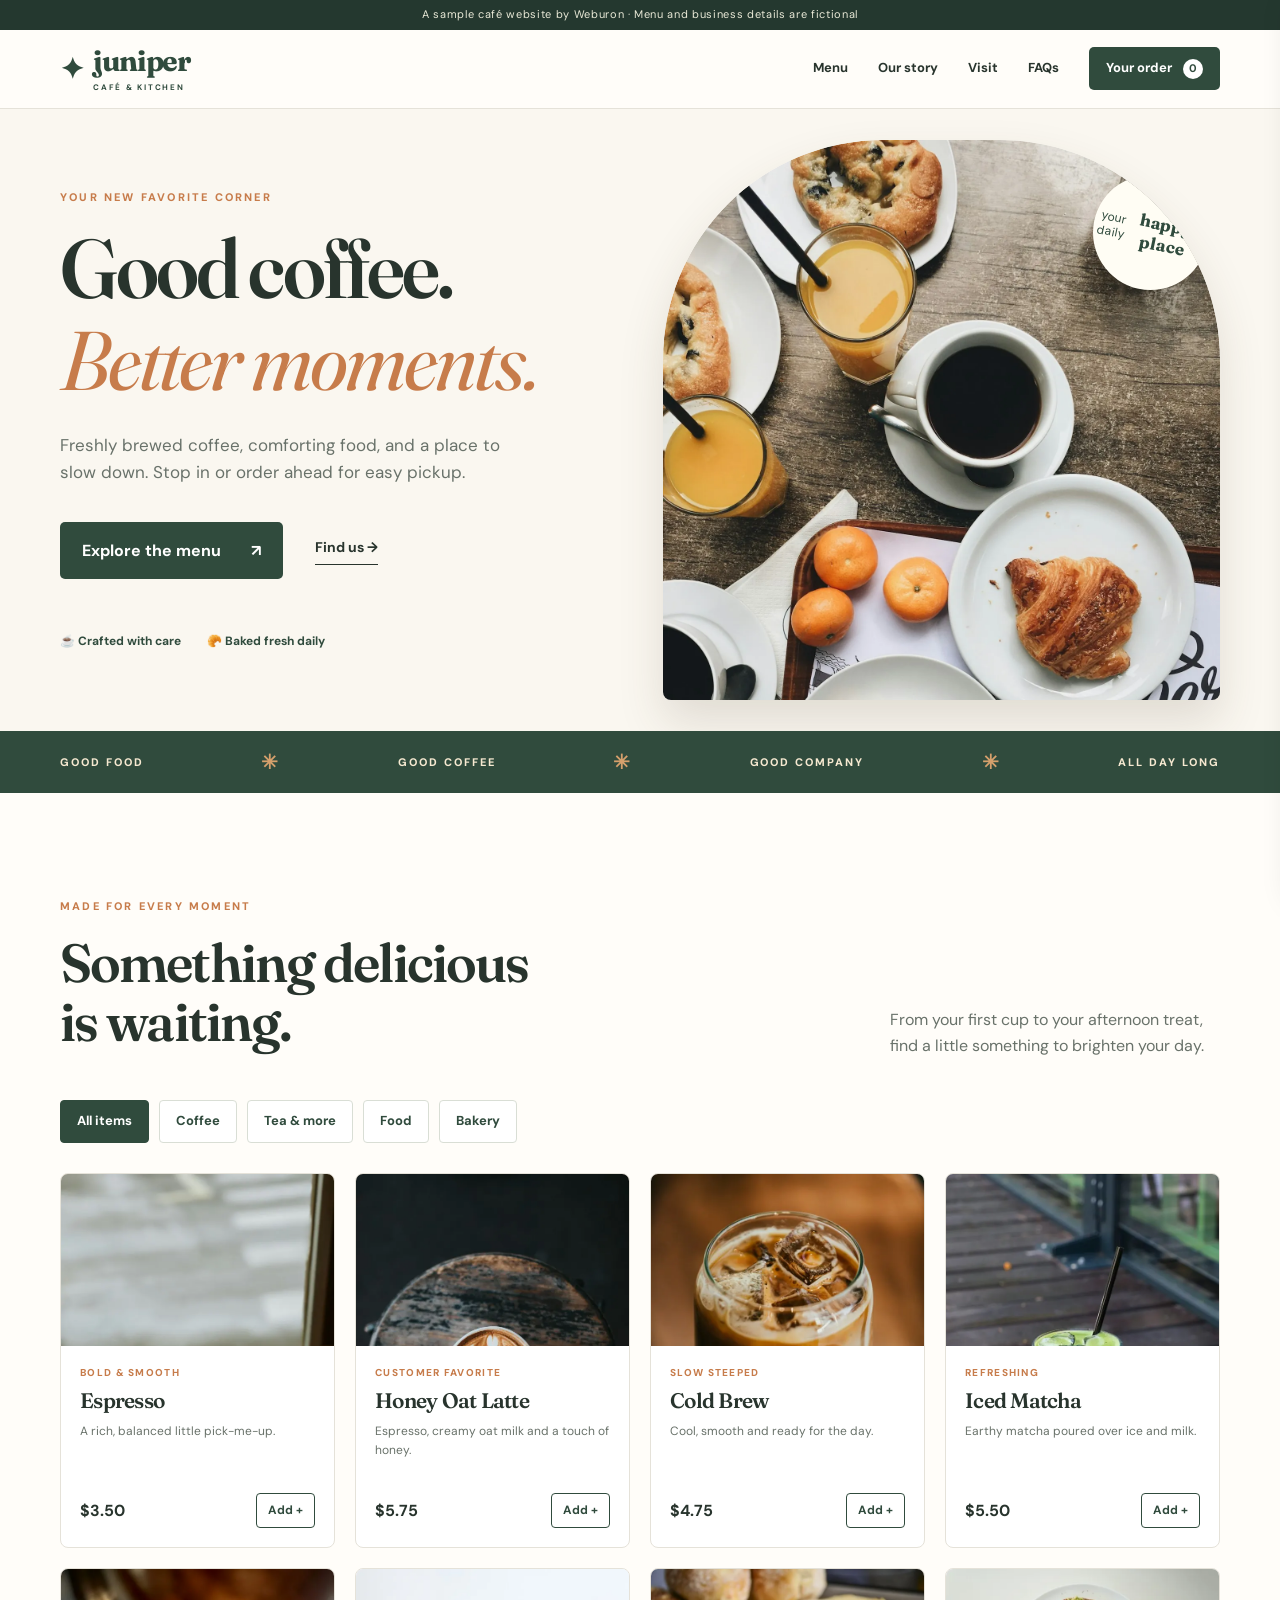
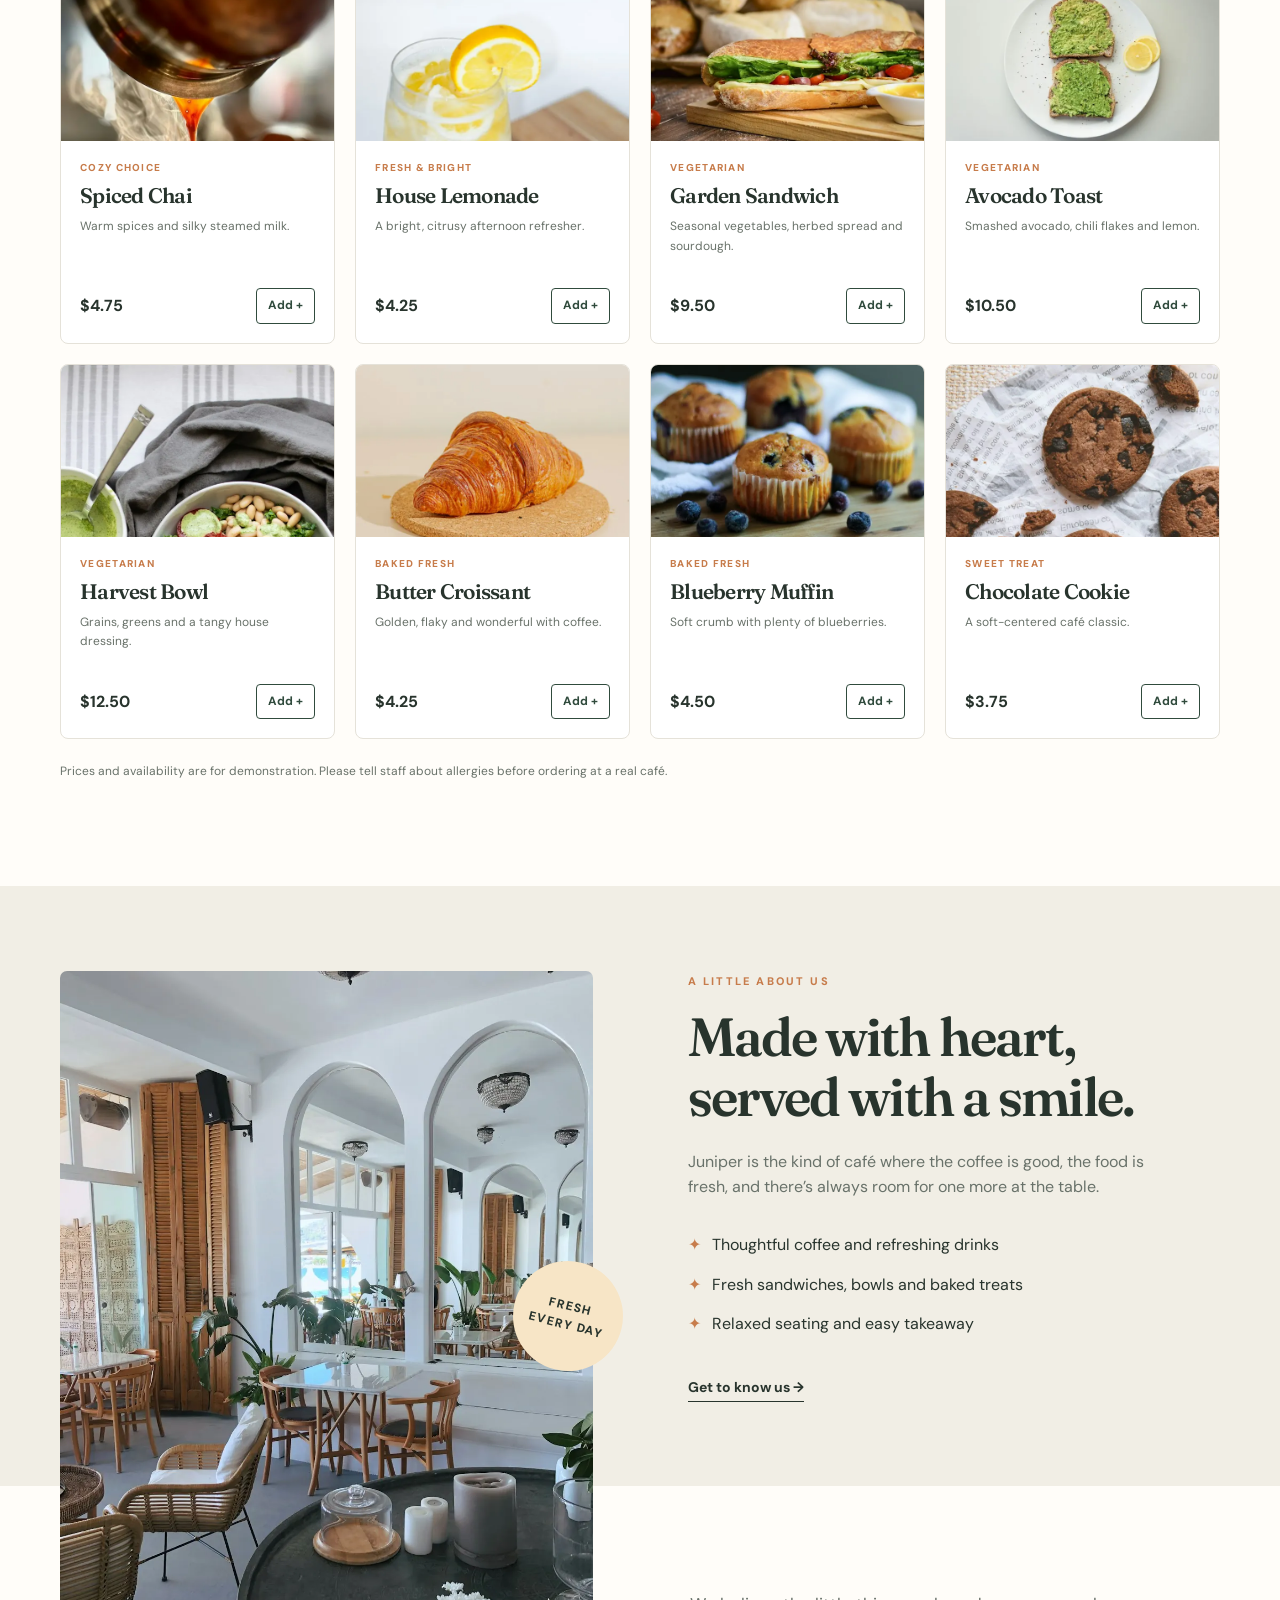
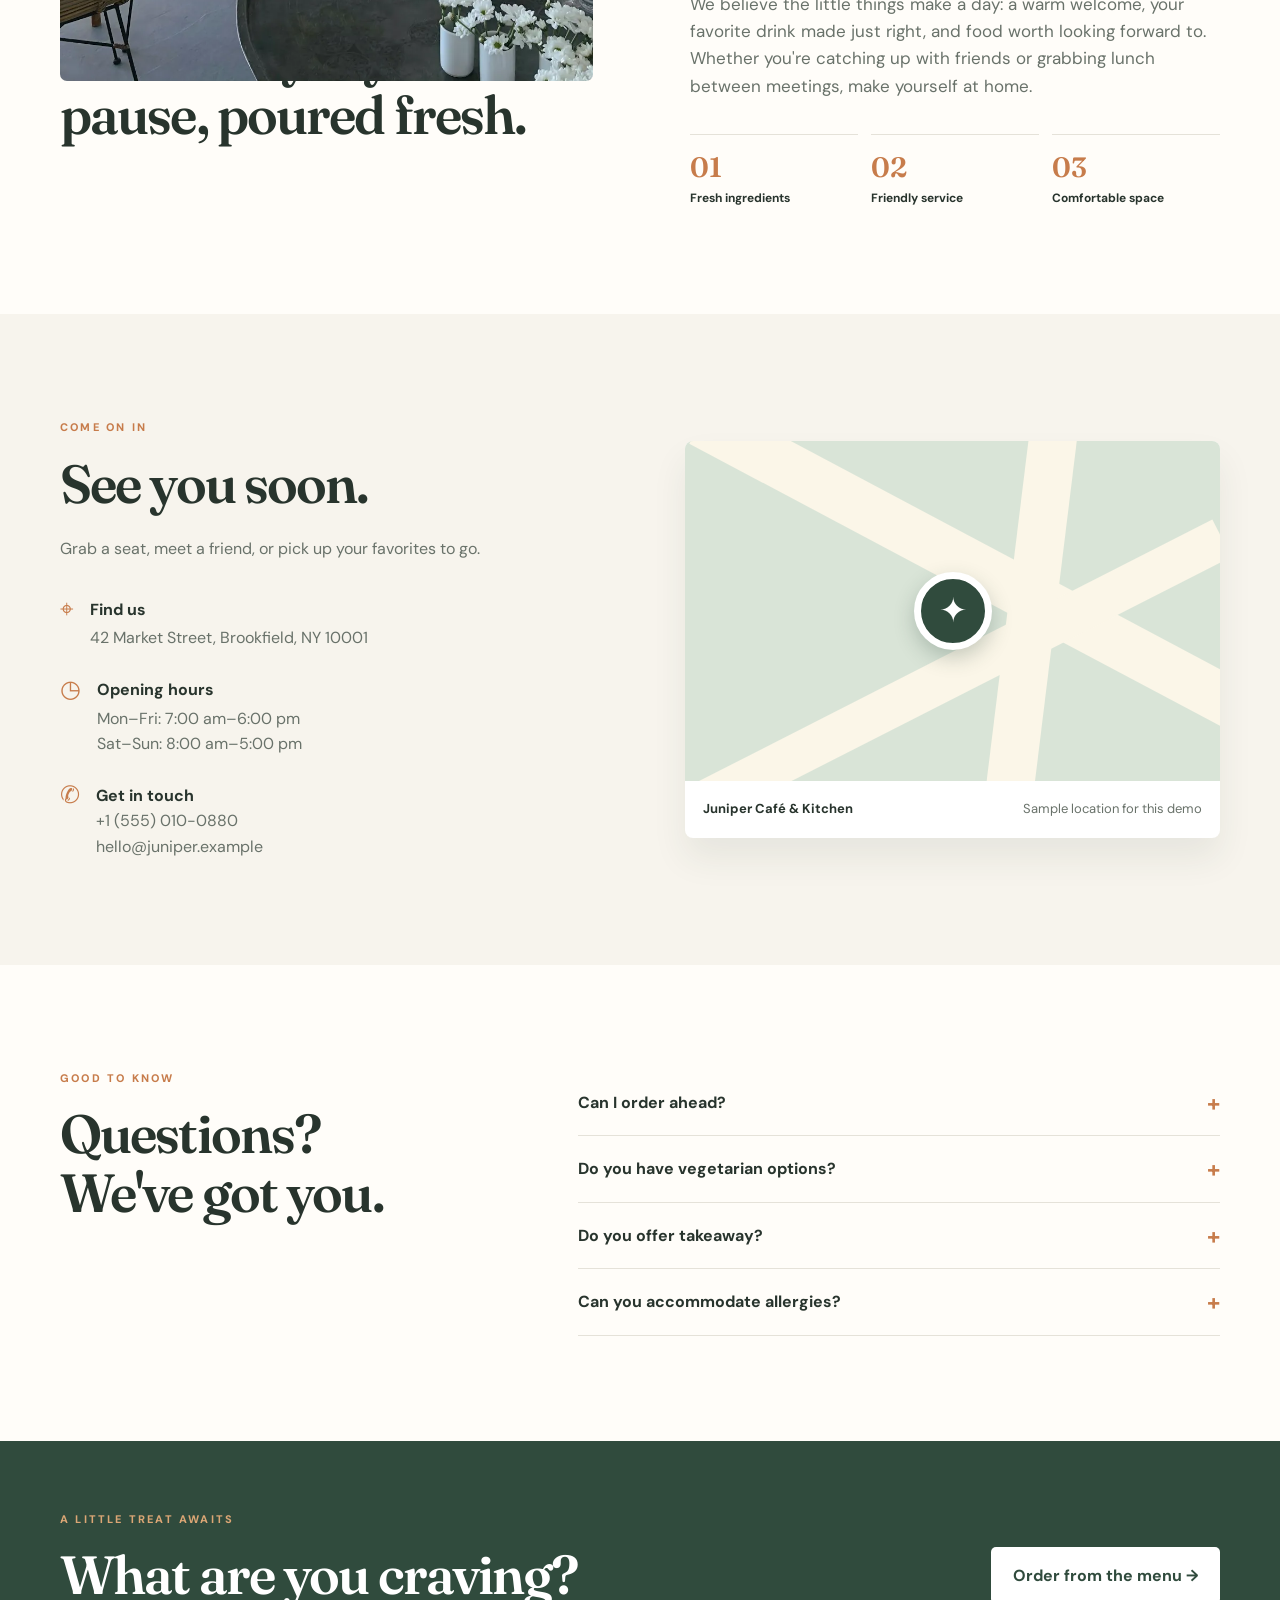
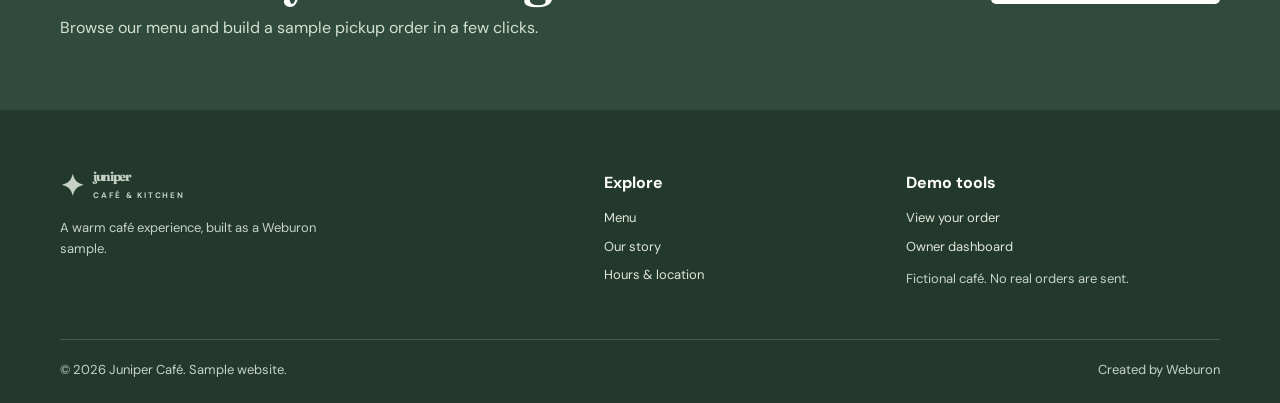
==== commit ac21e392: "Improve cafe drink photo crops" ====
--- a/juniper-cafe/index.html
+++ b/juniper-cafe/index.html
@@ -1,4 +1,4 @@
-<!doctype html><html lang="en"><head><meta charset="utf-8"><meta name="viewport" content="width=device-width, initial-scale=1"><meta name="theme-color" content="#304b3d"><meta name="description" content="Juniper Café sample website: coffee, fresh food, and easy pickup ordering."><title>Juniper Café | Good coffee, good company</title><link rel="stylesheet" href="styles.css"></head><body>
+<!doctype html><html lang="en"><head><meta charset="utf-8"><meta name="viewport" content="width=device-width, initial-scale=1"><meta name="theme-color" content="#304b3d"><meta name="description" content="Juniper Café sample website: coffee, fresh food, and easy pickup ordering."><title>Juniper Café | Good coffee, good company</title><link rel="stylesheet" href="styles.css?v=photos3"></head><body>
 <a class="skip" href="#main">Skip to content</a><div class="demo-bar">A sample café website by Weburon · Menu and business details are fictional</div>
 <header class="header"><div class="wrap nav"><a class="logo" href="#home"><span class="logo-leaf">✦</span><span>juniper<small>CAFÉ & KITCHEN</small></span></a><button class="menu-toggle" aria-label="Open menu" aria-expanded="false" aria-controls="main-nav">☰</button><nav id="main-nav" aria-label="Main navigation"><a href="#menu">Menu</a><a href="#story">Our story</a><a href="#visit">Visit</a><a href="#faq">FAQs</a><button class="cart-button" id="open-cart" type="button">Your order <span id="cart-count">0</span></button></nav></div></header>
 <main id="main"><section class="hero" id="home"><div class="wrap hero-grid"><div class="hero-copy"><p class="eyebrow">YOUR NEW FAVORITE CORNER</p><h1>Good coffee.<br><em>Better moments.</em></h1><p class="hero-sub">Freshly brewed coffee, comforting food, and a place to slow down. Stop in or order ahead for easy pickup.</p><div class="hero-actions"><a class="button" href="#menu">Explore the menu <span>↗</span></a><a class="under-link" href="#visit">Find us →</a></div><div class="hero-meta"><span>☕ Crafted with care</span><span>🥐 Baked fresh daily</span></div></div><div class="hero-visual"><img class="hero-photo" src="images/hero.webp" alt="Coffee, pastries and breakfast dishes on a café table" fetchpriority="high"><div class="visual-sticker">your daily<br><strong>happy place</strong> ✳</div></div></div></section>
@@ -11,4 +11,4 @@
 <section class="cta"><div class="wrap cta-inner"><div><p class="eyebrow">A LITTLE TREAT AWAITS</p><h2>What are you craving?</h2><p>Browse our menu and build a sample pickup order in a few clicks.</p></div><a class="button button-light" href="#menu">Order from the menu →</a></div></section></main>
 <footer><div class="wrap footer-grid"><div><a class="logo" href="#home"><span class="logo-leaf">✦</span><span>juniper<small>CAFÉ & KITCHEN</small></span></a><p>A warm café experience, built as a Weburon sample.</p></div><div><strong>Explore</strong><a href="#menu">Menu</a><a href="#story">Our story</a><a href="#visit">Hours & location</a></div><div><strong>Demo tools</strong><button id="footer-cart" type="button">View your order</button><a href="owner.html">Owner dashboard</a><span>Fictional café. No real orders are sent.</span></div></div><div class="wrap footer-bottom"><span>© <span id="year"></span> Juniper Café. Sample website.</span><span>Created by Weburon</span></div></footer>
 <div class="drawer-backdrop" id="drawer-backdrop" hidden></div><aside class="cart-drawer" id="cart-drawer" aria-label="Your order" aria-hidden="true"><div class="drawer-head"><div><small>JUNIPER PICKUP</small><h2>Your order</h2></div><button class="icon-button" id="close-cart" aria-label="Close order">×</button></div><div id="cart-items" class="cart-items"></div><div class="cart-bottom"><div class="total"><span>Subtotal</span><strong id="cart-total">$0.00</strong></div><p>Demo only. No payment is taken and no order is sent.</p><form id="order-form"><label>Your name<input name="name" autocomplete="name" required maxlength="80" placeholder="Name for pickup"></label><label>Pickup time<select name="time" required><option value="">Choose a time</option><option>As soon as possible</option><option>In about 30 minutes</option><option>In about 1 hour</option></select></label><label class="consent"><input type="checkbox" name="consent" required><span>I understand this is a sample order saved only in this browser.</span></label><button class="button full" type="submit">Place demo order →</button></form><p id="order-message" role="status" aria-live="polite"></p></div></aside>
-<script src="script.js"></script></body></html>
+<script src="script.js?v=photos2"></script></body></html>
--- a/juniper-cafe/styles.css
+++ b/juniper-cafe/styles.css
@@ -2,3 +2,7 @@
 
 /* Real photography */
 .hero-visual{border-radius:220px 220px 8px 8px;overflow:hidden;box-shadow:0 22px 45px #4d3c2725}.hero-photo{display:block;width:100%;height:100%;object-fit:cover;border-radius:inherit}.feature-art{background:none;overflow:visible}.feature-photo{display:block;width:100%;height:100%;object-fit:cover;border-radius:7px}.product-visual{overflow:hidden}.product-visual img{display:block;width:100%;height:100%;object-fit:cover}.visual-sticker{right:12px;top:35px}@media(max-width:740px){.hero-visual{transform:none;width:100%;height:340px;margin:0}.feature-art{height:300px}}@media(max-width:500px){.hero-visual{margin-left:0}}
+
+/* Keep photo-based grids within the viewport */
+.hero-grid>*,.feature-grid>*{min-width:0}.hero-visual,.feature-art{width:100%;max-width:100%}.hero-photo,.feature-photo{max-width:100%}
+.product-visual img[src$="espresso.webp"],.product-visual img[src$="latte.webp"]{object-position:center 78%}
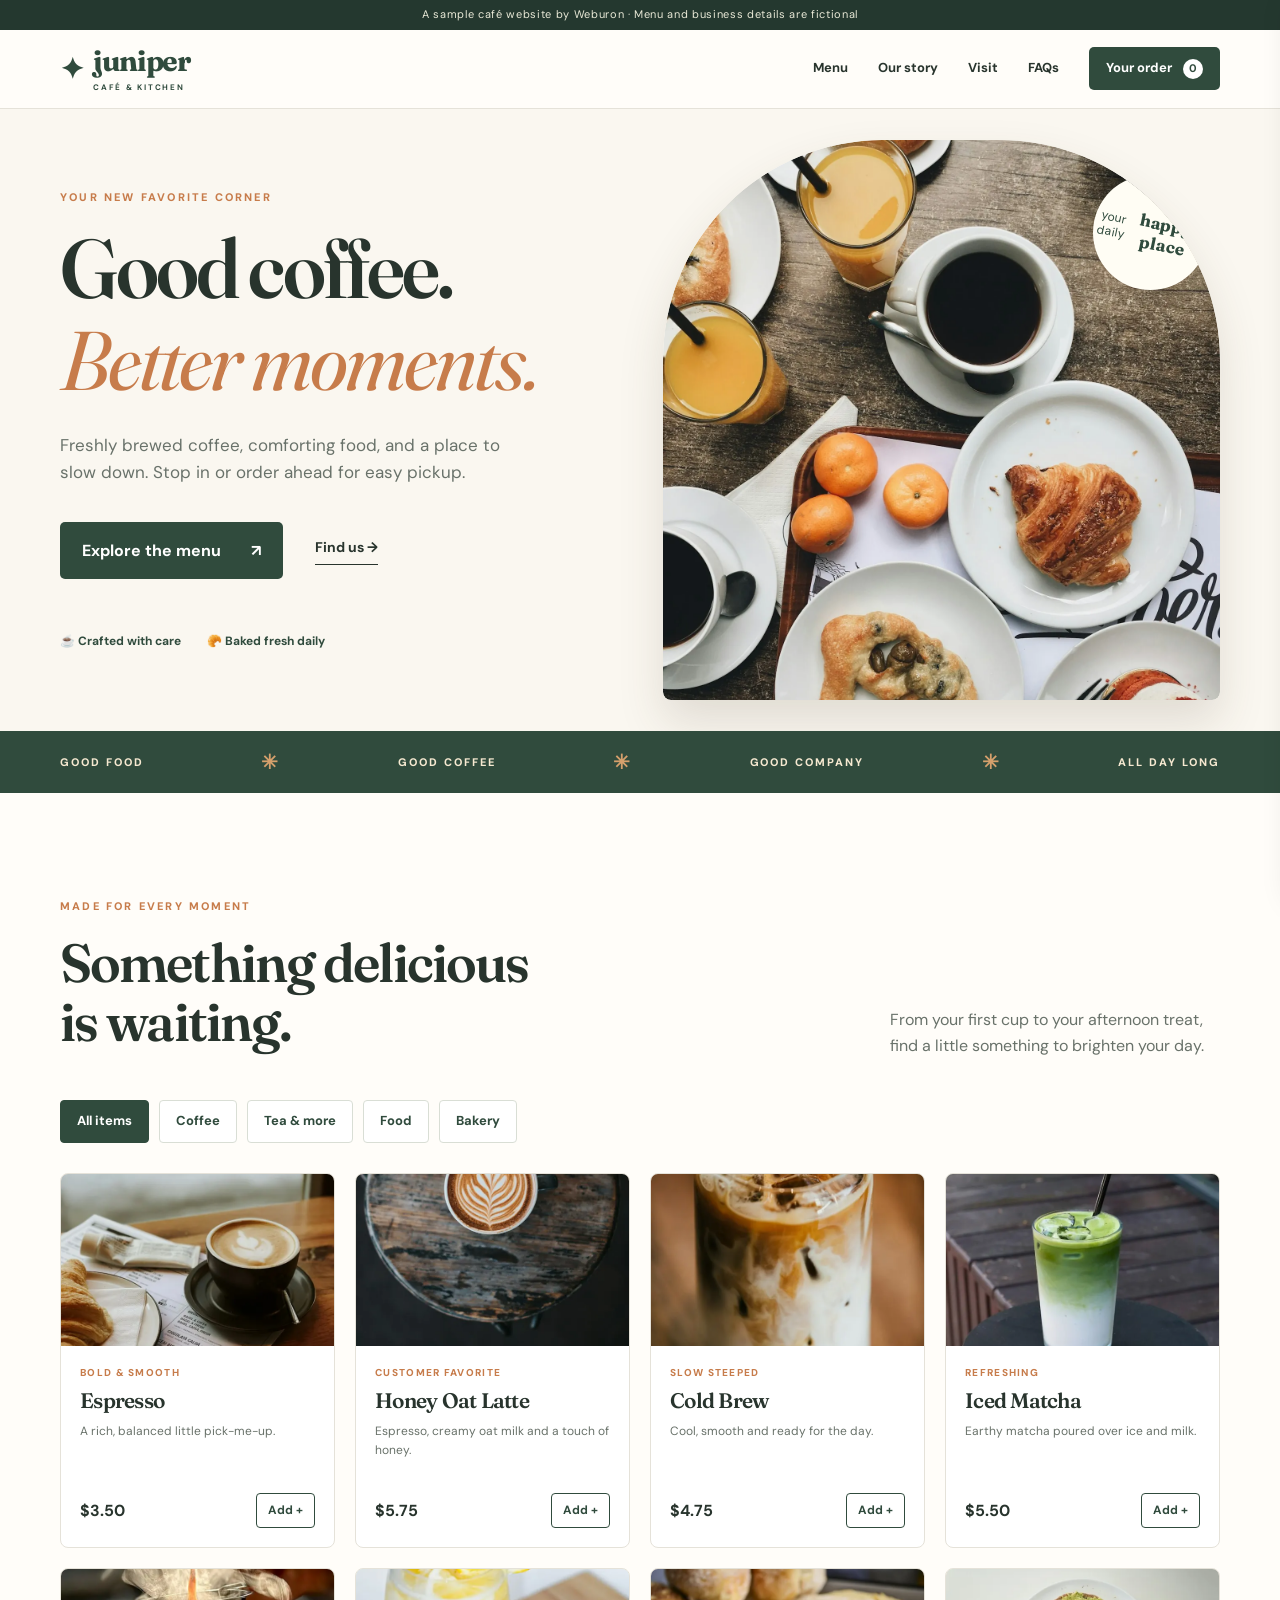
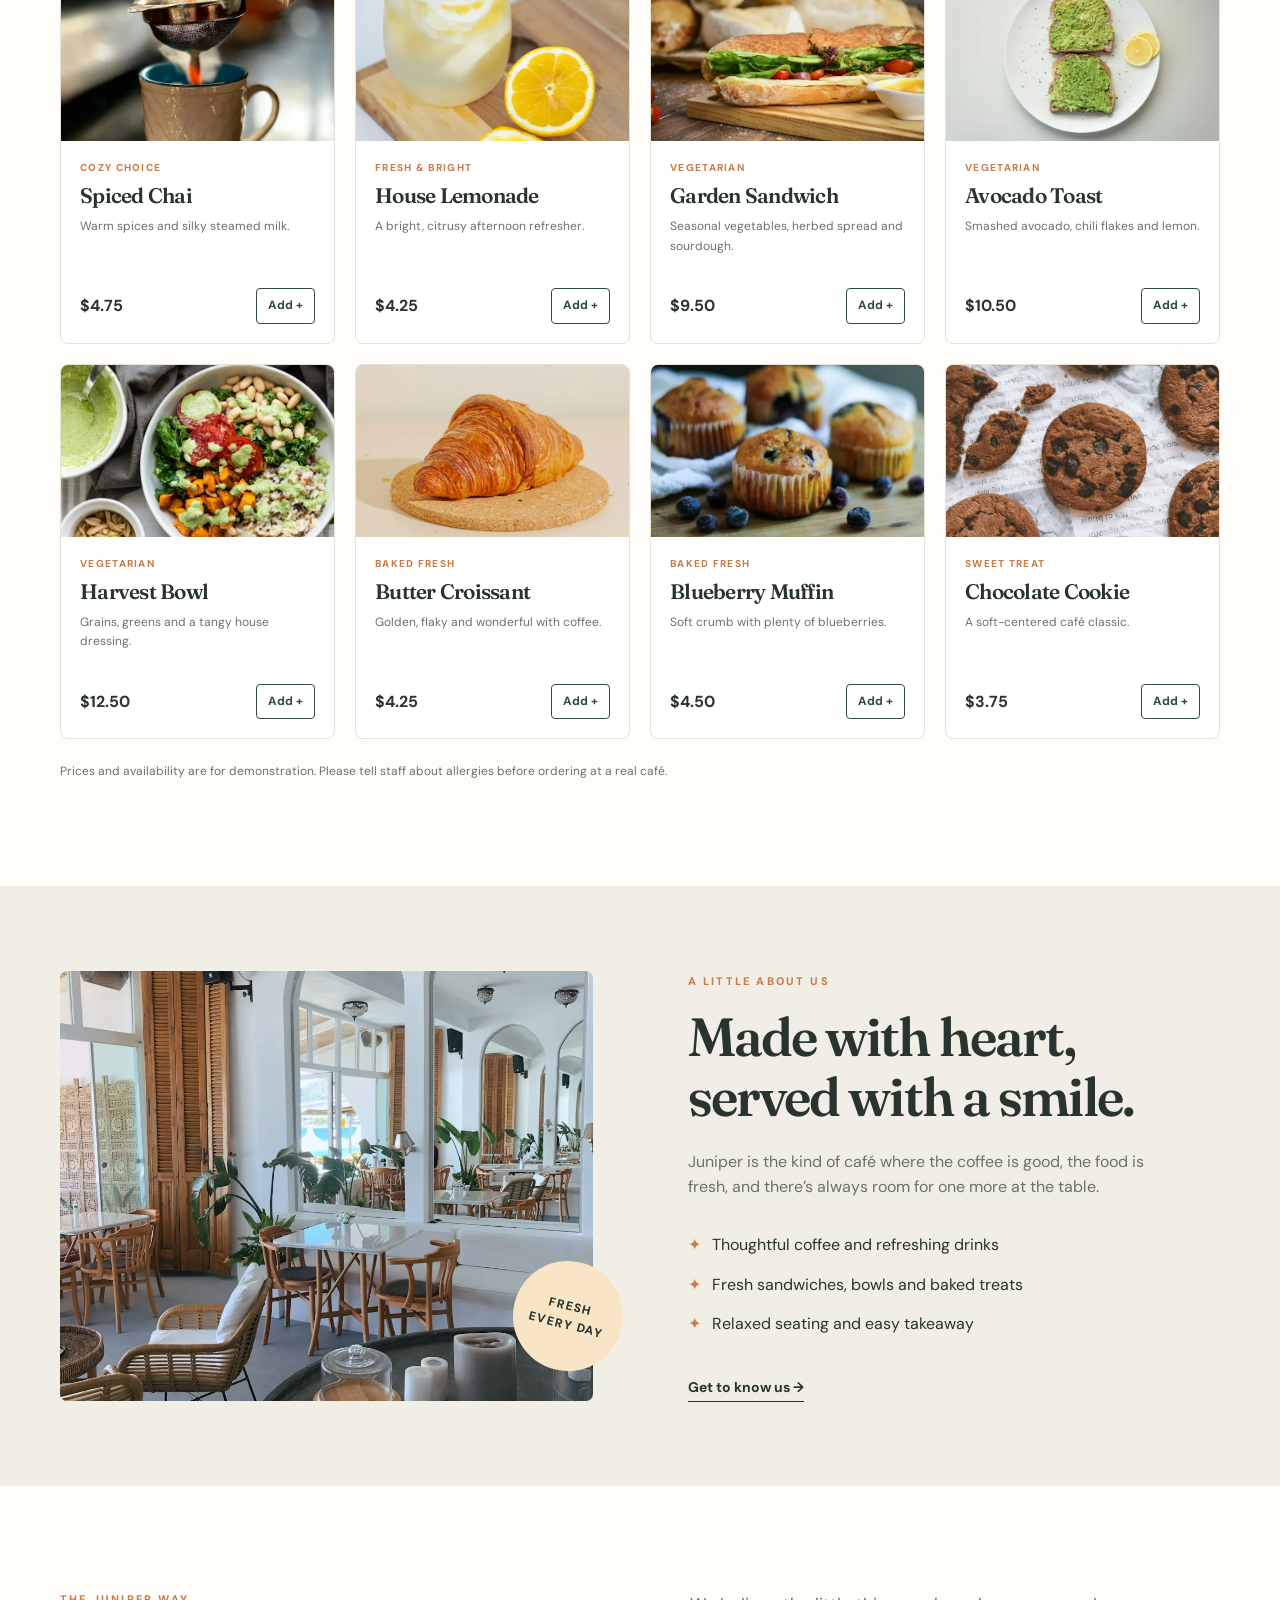
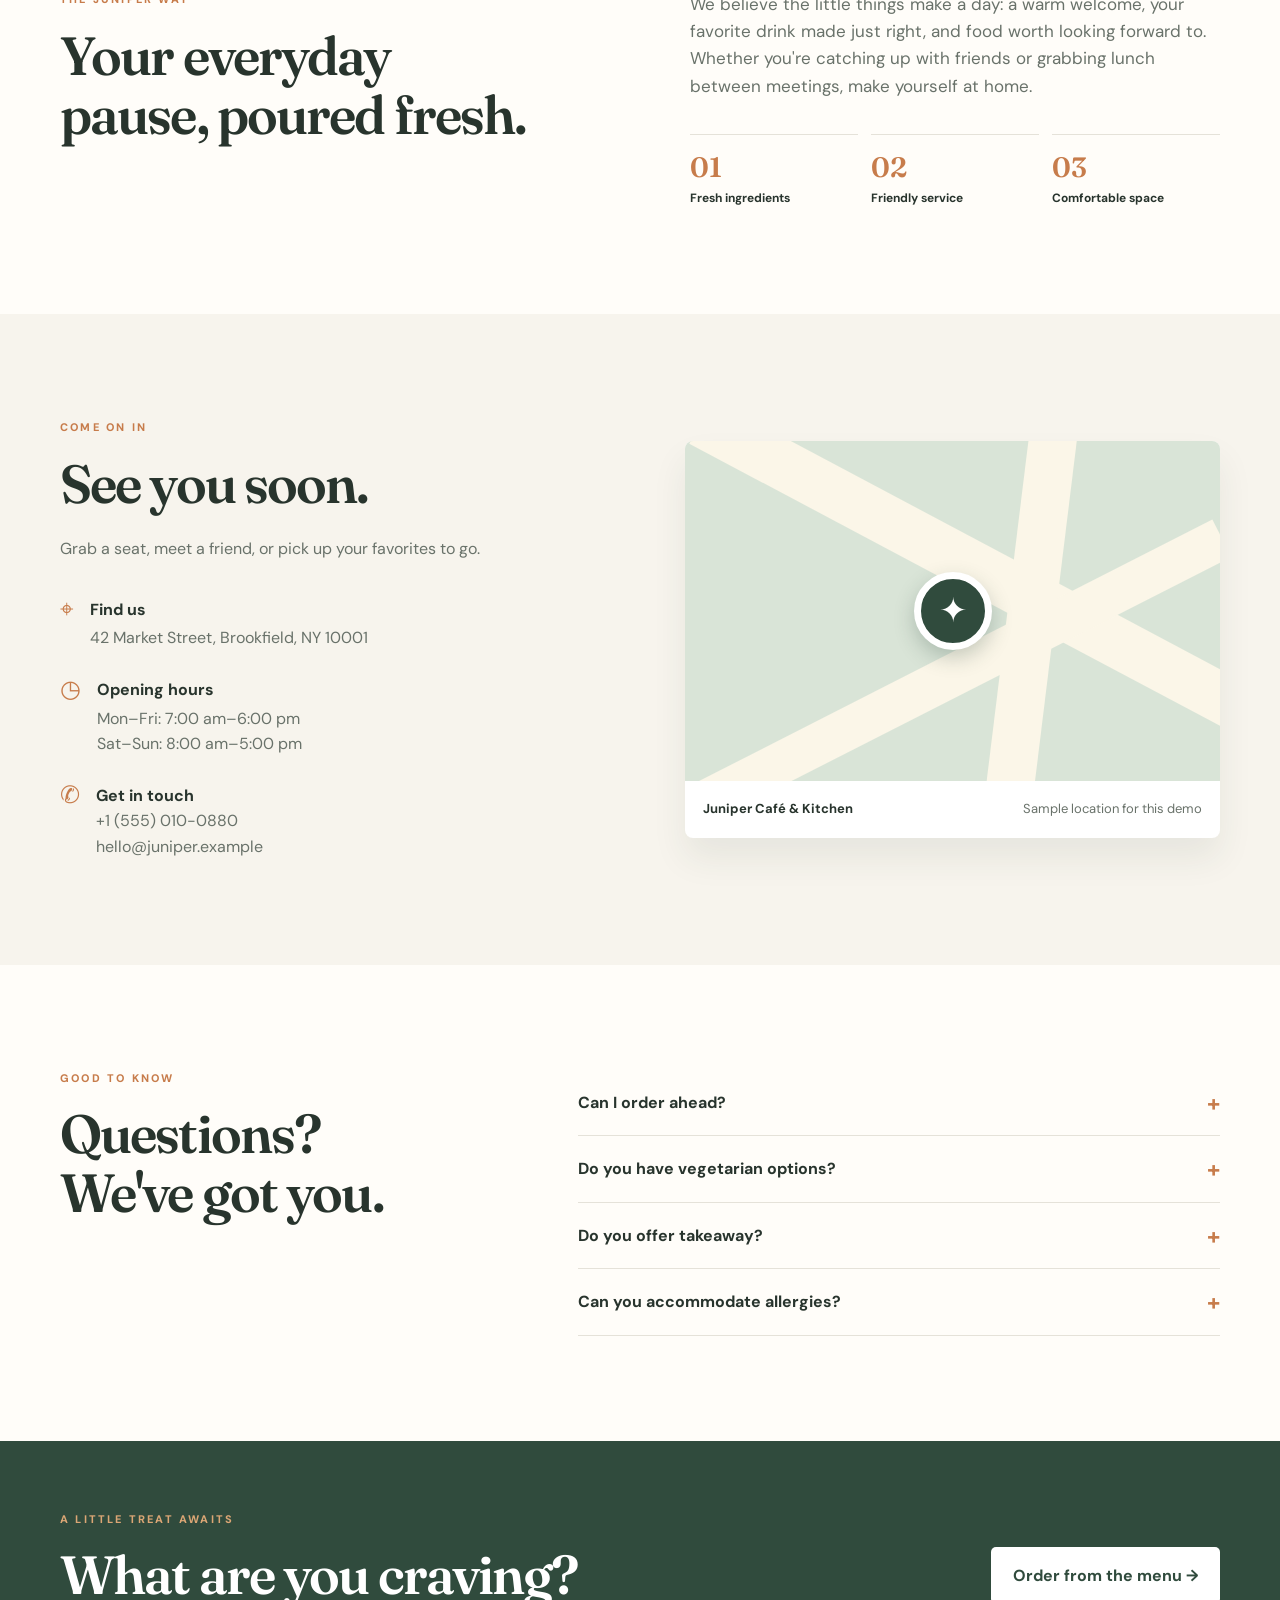
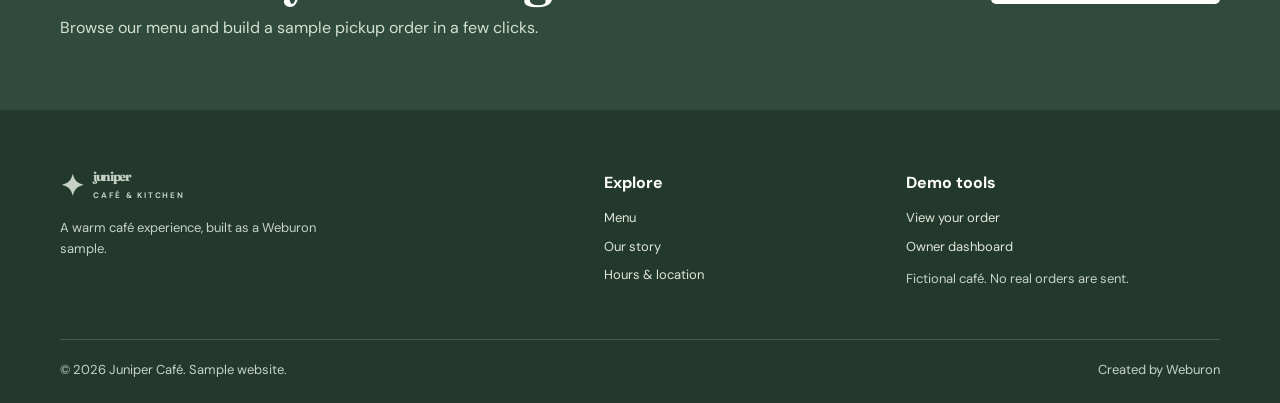
==== commit dc40a578: "Fit cafe and travel photos inside cards" ====
--- a/juniper-cafe/index.html
+++ b/juniper-cafe/index.html
@@ -1,4 +1,4 @@
-<!doctype html><html lang="en"><head><meta charset="utf-8"><meta name="viewport" content="width=device-width, initial-scale=1"><meta name="theme-color" content="#304b3d"><meta name="description" content="Juniper Café sample website: coffee, fresh food, and easy pickup ordering."><title>Juniper Café | Good coffee, good company</title><link rel="stylesheet" href="styles.css?v=photos3"></head><body>
+<!doctype html><html lang="en"><head><meta charset="utf-8"><meta name="viewport" content="width=device-width, initial-scale=1"><meta name="theme-color" content="#304b3d"><meta name="description" content="Juniper Café sample website: coffee, fresh food, and easy pickup ordering."><title>Juniper Café | Good coffee, good company</title><link rel="stylesheet" href="styles.css?v=photos4"></head><body>
 <a class="skip" href="#main">Skip to content</a><div class="demo-bar">A sample café website by Weburon · Menu and business details are fictional</div>
 <header class="header"><div class="wrap nav"><a class="logo" href="#home"><span class="logo-leaf">✦</span><span>juniper<small>CAFÉ & KITCHEN</small></span></a><button class="menu-toggle" aria-label="Open menu" aria-expanded="false" aria-controls="main-nav">☰</button><nav id="main-nav" aria-label="Main navigation"><a href="#menu">Menu</a><a href="#story">Our story</a><a href="#visit">Visit</a><a href="#faq">FAQs</a><button class="cart-button" id="open-cart" type="button">Your order <span id="cart-count">0</span></button></nav></div></header>
 <main id="main"><section class="hero" id="home"><div class="wrap hero-grid"><div class="hero-copy"><p class="eyebrow">YOUR NEW FAVORITE CORNER</p><h1>Good coffee.<br><em>Better moments.</em></h1><p class="hero-sub">Freshly brewed coffee, comforting food, and a place to slow down. Stop in or order ahead for easy pickup.</p><div class="hero-actions"><a class="button" href="#menu">Explore the menu <span>↗</span></a><a class="under-link" href="#visit">Find us →</a></div><div class="hero-meta"><span>☕ Crafted with care</span><span>🥐 Baked fresh daily</span></div></div><div class="hero-visual"><img class="hero-photo" src="images/hero.webp" alt="Coffee, pastries and breakfast dishes on a café table" fetchpriority="high"><div class="visual-sticker">your daily<br><strong>happy place</strong> ✳</div></div></div></section>
--- a/juniper-cafe/styles.css
+++ b/juniper-cafe/styles.css
@@ -6,3 +6,4 @@
 /* Keep photo-based grids within the viewport */
 .hero-grid>*,.feature-grid>*{min-width:0}.hero-visual,.feature-art{width:100%;max-width:100%}.hero-photo,.feature-photo{max-width:100%}
 .product-visual img[src$="espresso.webp"],.product-visual img[src$="latte.webp"]{object-position:center 78%}
+.hero-visual,.feature-art,.product-visual{position:relative;display:block}.hero-photo,.feature-photo,.product-visual img{position:absolute;inset:0;width:100%;height:100%;object-fit:cover}
